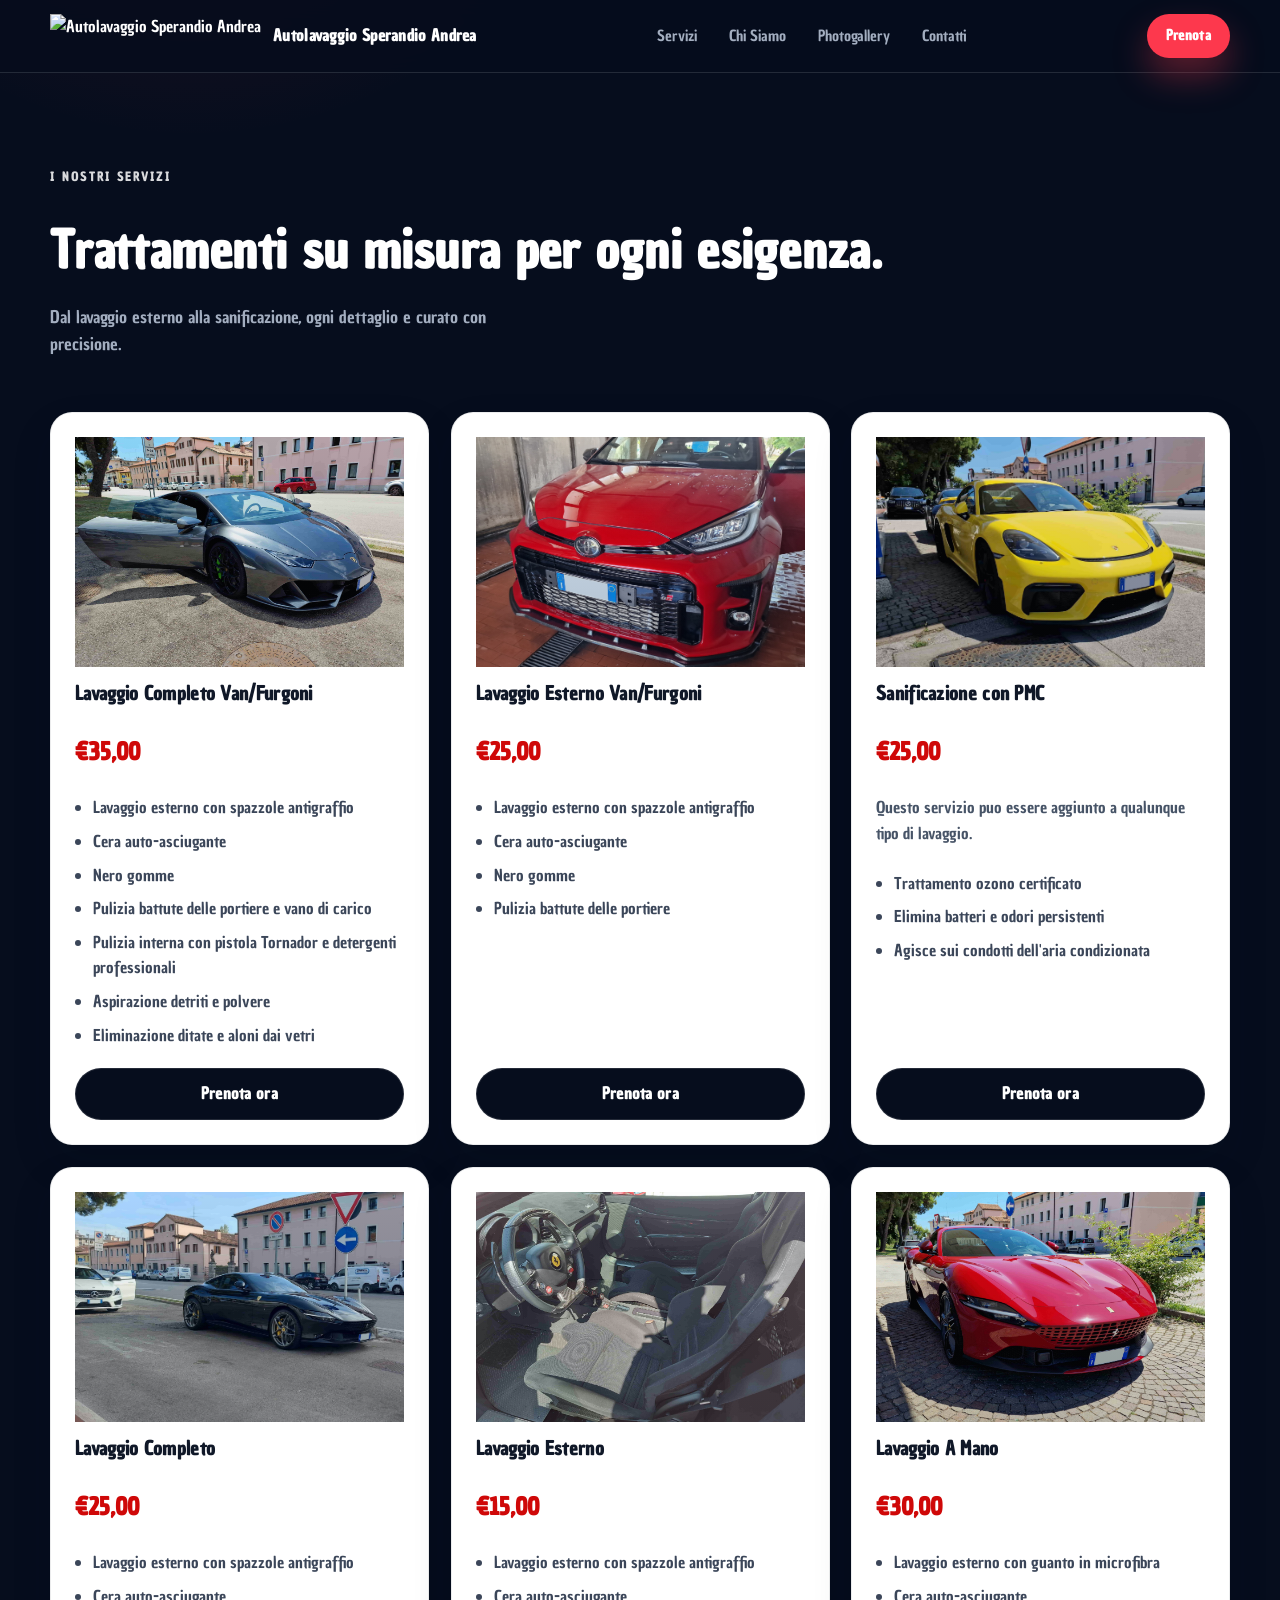
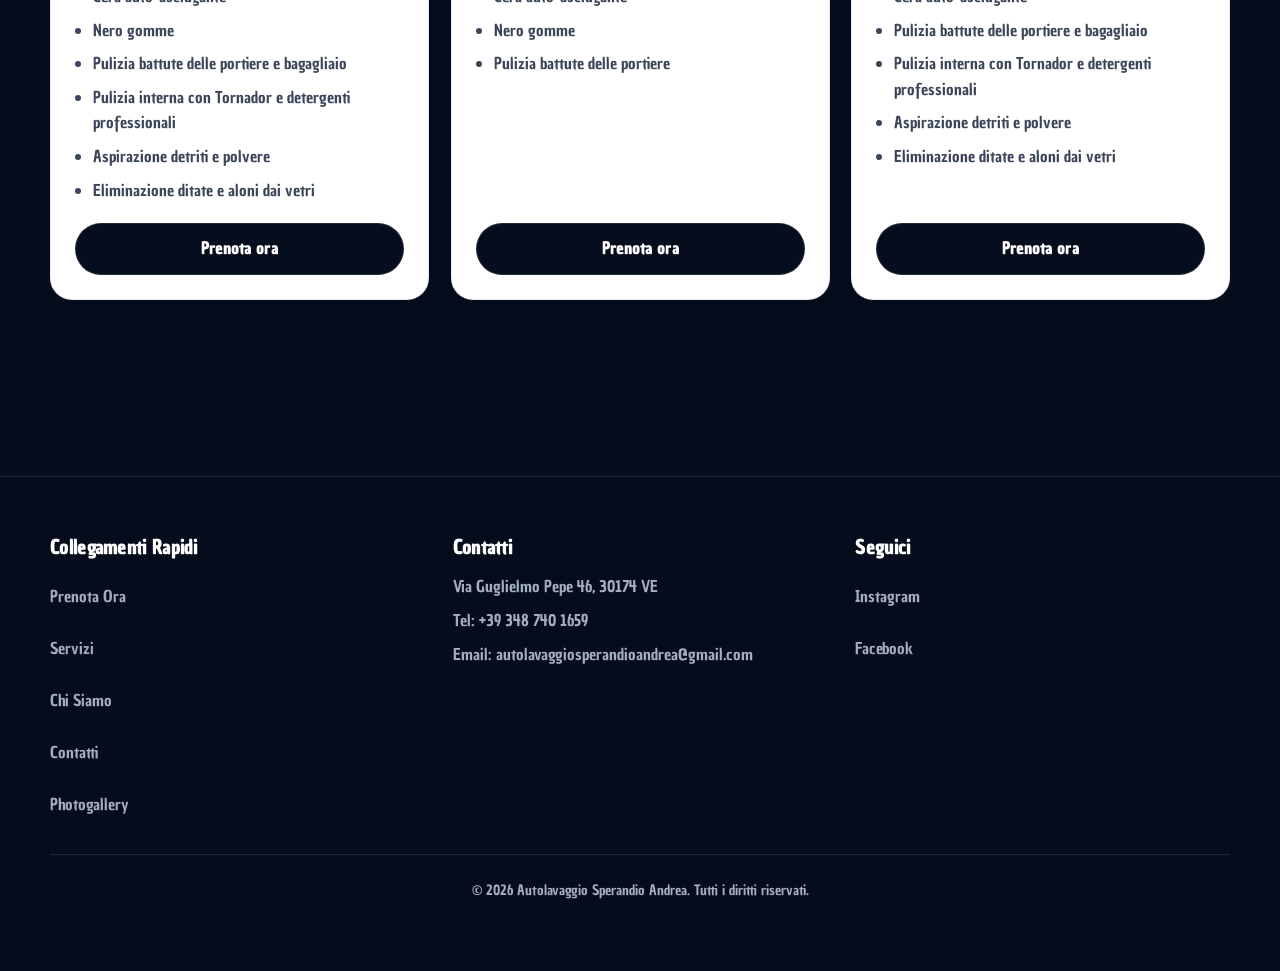
==== backupservizi.html @ c5dafa22 "Update website layout and styles" ====
<!DOCTYPE html>
<html lang="it">
<head>
    <meta charset="UTF-8">
    <meta name="viewport" content="width=device-width, initial-scale=1.0">
    <title>Autolavaggio Sperandio Andrea - Servizi</title>
    <link rel="preconnect" href="https://fonts.googleapis.com">
    <link rel="preconnect" href="https://fonts.gstatic.com" crossorigin>
    <link href="https://fonts.googleapis.com/css2?family=Chau+Philomene+One&display=swap" rel="stylesheet">
    <link rel="stylesheet" href="static/site.css">
</head>
<body>
    <header class="site-header">
        <div class="container header__inner">
            <a class="brand" href="index.html" aria-label="Torna alla home">
                <img src="https://hebbkx1anhila5yf.public.blob.vercel-storage.com/Logo%20Lavaggio%20Sofndo%20Bianco-989SB9sXjKH2p5MAyZGX7JsRPZWlrj.png" alt="Autolavaggio Sperandio Andrea" class="brand__logo">
                <span class="brand__text">Autolavaggio Sperandio Andrea</span>
            </a>
            <nav class="desktop-nav" aria-label="Principale">
                <a class="nav-link" href="servizi.html" aria-label="Servizi">Servizi</a>
                <a class="nav-link" href="chi-siamo.html" aria-label="Chi siamo">Chi Siamo</a>
                <a class="nav-link" href="photogallery.html" aria-label="Photogallery">Photogallery</a>
                <a class="nav-link" href="contatti.html" aria-label="Contatti">Contatti</a>
            </nav>
            <a class="btn btn--small btn--primary header__cta" href="prenota.html" aria-label="Prenota">Prenota</a>
            <button class="nav-toggle" data-menu-button aria-expanded="false" aria-controls="site-menu" aria-label="Apri menu">
                <svg xmlns="http://www.w3.org/2000/svg" width="24" height="24" viewBox="0 0 24 24" fill="none" stroke="currentColor" stroke-width="2" stroke-linecap="round" stroke-linejoin="round" aria-hidden="true">
                    <line x1="3" y1="12" x2="21" y2="12"></line>
                    <line x1="3" y1="6" x2="21" y2="6"></line>
                    <line x1="3" y1="18" x2="21" y2="18"></line>
                </svg>
                <span class="sr-only">Apri menu</span>
            </button>
        </div>
        <div id="site-menu" class="nav-panel" data-menu-panel>
            <button class="nav-close" type="button" data-menu-close aria-label="Chiudi menu">X</button>
            <nav class="nav-panel__links" aria-label="Menu mobile">
                <a href="prenota.html" aria-label="Prenota ora">Prenota ora</a>
                <a href="servizi.html" aria-label="Servizi">Servizi</a>
                <a href="chi-siamo.html" aria-label="Chi siamo">Chi siamo</a>
                <a href="photogallery.html" aria-label="Photogallery">Photogallery</a>
                <a href="contatti.html" aria-label="Contatti">Contatti</a>
            </nav>
        </div>
        <div class="nav-overlay" data-menu-overlay></div>
    </header>

    <main id="main-content">
        <section class="section section--inset">
            <div class="container">
                <div class="section-head" data-reveal>
                    <p class="eyebrow">I nostri servizi</p>
                    <h1 class="headline">Trattamenti su misura per ogni esigenza.</h1>
                    <p class="lead">Dal lavaggio esterno alla sanificazione, ogni dettaglio e curato con precisione.</p>
                </div>
                <div id="servicesGrid" class="service-grid"></div>
                <div class="section-cta" data-reveal>
                    <a class="btn btn--primary" href="prenota.html" aria-label="Prenota ora">Prenota ora</a>
                </div>
            </div>
        </section>
    </main>

    <footer class="site-footer">
        <div class="container section section--tight">
            <div class="footer-grid">
                <div>
                    <h3>Collegamenti Rapidi</h3>
                    <div class="footer-links">
                        <a href="prenota.html" aria-label="Prenota ora">Prenota Ora</a>
                        <a href="servizi.html" aria-label="Servizi">Servizi</a>
                        <a href="chi-siamo.html" aria-label="Chi siamo">Chi Siamo</a>
                        <a href="contatti.html" aria-label="Contatti">Contatti</a>
                        <a href="photogallery.html" aria-label="Photogallery">Photogallery</a>
                    </div>
                </div>
                <div>
                    <h3>Contatti</h3>
                    <div class="footer-links">
                        <span>Via Guglielmo Pepe 46, 30174 VE</span>
                        <span>Tel: +39 348 740 1659</span>
                        <span>Email: autolavaggiosperandioandrea@gmail.com</span>
                    </div>
                </div>
                <div>
                    <h3>Seguici</h3>
                    <div class="footer-links">
                        <a href="https://www.instagram.com/andreasperandiocarwash/" target="_blank" rel="noopener noreferrer" aria-label="Instagram">Instagram</a>
                        <a href="https://www.facebook.com/profile.php?id=61559960143907" target="_blank" rel="noopener noreferrer" aria-label="Facebook">Facebook</a>
                    </div>
                </div>
            </div>
            <div class="footer-bottom">
                <p>&copy; <span data-current-year></span> Autolavaggio Sperandio Andrea. Tutti i diritti riservati.</p>
            </div>
        </div>
    </footer>

    <a class="mobile-cta" href="prenota.html" aria-label="Prenota ora">Prenota ora</a>
    <script>
        const services = [
            {
                title: "Lavaggio Completo Van/Furgoni",
                price: "€35,00",
                image: "static/foto%20(27)-min.jpg",
                features: [
                    "Lavaggio esterno con spazzole antigraffio",
                    "Cera auto-asciugante",
                    "Nero gomme",
                    "Pulizia battute delle portiere e vano di carico",
                    "Pulizia interna con pistola Tornador e detergenti professionali",
                    "Aspirazione detriti e polvere",
                    "Eliminazione ditate e aloni dai vetri"
                ]
            },
            {
                title: "Lavaggio Esterno Van/Furgoni",
                price: "€25,00",
                image: "static/foto%20(8)-min.jpg",
                features: [
                    "Lavaggio esterno con spazzole antigraffio",
                    "Cera auto-asciugante",
                    "Nero gomme",
                    "Pulizia battute delle portiere"
                ]
            },
            {
                title: "Sanificazione con PMC",
                price: "€25,00",
                image: "static/foto%20(4)-min.jpg",
                description: "Questo servizio puo essere aggiunto a qualunque tipo di lavaggio.",
                features: [
                    "Trattamento ozono certificato",
                    "Elimina batteri e odori persistenti",
                    "Agisce sui condotti dell'aria condizionata"
                ]
            },
            {
                title: "Lavaggio Completo",
                price: "€25,00",
                image: "static/foto%20(1)-min.jpg",
                features: [
                    "Lavaggio esterno con spazzole antigraffio",
                    "Cera auto-asciugante",
                    "Nero gomme",
                    "Pulizia battute delle portiere e bagagliaio",
                    "Pulizia interna con Tornador e detergenti professionali",
                    "Aspirazione detriti e polvere",
                    "Eliminazione ditate e aloni dai vetri"
                ]
            },
            {
                title: "Lavaggio Esterno",
                price: "€15,00",
                image: "static/foto%20(2)-min.jpg",
                features: [
                    "Lavaggio esterno con spazzole antigraffio",
                    "Cera auto-asciugante",
                    "Nero gomme",
                    "Pulizia battute delle portiere"
                ]
            },
            {
                title: "Lavaggio A Mano",
                price: "€30,00",
                image: "static/foto%20(5)-min.jpg",
                features: [
                    "Lavaggio esterno con guanto in microfibra",
                    "Cera auto-asciugante",
                    "Pulizia battute delle portiere e bagagliaio",
                    "Pulizia interna con Tornador e detergenti professionali",
                    "Aspirazione detriti e polvere",
                    "Eliminazione ditate e aloni dai vetri"
                ]
            }
        ];

        const servicesGrid = document.getElementById("servicesGrid");

        services.forEach((service, index) => {
            const card = document.createElement("article");
            card.className = "service-card";
            card.setAttribute("data-reveal", "");
            card.style.setProperty("--delay", `${index * 0.05}s`);
            card.innerHTML = `
                <div class="service-card__media media-zoom">
                    <img src="${service.image}" alt="${service.title}">
                </div>
                <div class="service-card__body">
                    <h3>${service.title}</h3>
                    <p class="price">${service.price}</p>
                    ${service.description ? `<p class="text-ink-muted">${service.description}</p>` : ""}
                    <ul>
                        ${service.features.map((feature) => `<li>${feature}</li>`).join("")}
                    </ul>
                    <a class="btn btn--dark" href="prenota.html" aria-label="Prenota ora">Prenota ora</a>
                </div>
            `;
            servicesGrid.appendChild(card);
        });
    </script>
    <script src="static/site.js"></script>
</body>
</html>
---- static/site.css ----
:root {
    --primary-red: #fd384d;
    --dark-red: #cf0808;
    --black-bg: #060d1d;
    --grey-text: #a3aec0;
    --white: #ffffff;
    --font-main: "Chau Philomene One", sans-serif;
    --color-ink: var(--black-bg);
    --color-charcoal: var(--black-bg);
    --color-surface: rgba(6, 13, 29, 0.92);
    --color-text: var(--white);
    --color-muted: var(--grey-text);
    --color-muted-strong: rgba(255, 255, 255, 0.85);
    --color-ink-muted: var(--grey-text);
    --color-accent: var(--primary-red);
    --color-accent-strong: var(--dark-red);
    --color-line: rgba(255, 255, 255, 0.12);
    --shadow-soft: 0 32px 70px rgba(6, 13, 29, 0.55);
    --shadow-lift: 0 18px 36px rgba(6, 13, 29, 0.45);
    --radius-lg: 22px;
    --radius-md: 14px;
    --radius-sm: 10px;
    --content-width: 1180px;
    --hero-slide-duration: 30s;
}

*,
*::before,
*::after {
    box-sizing: border-box;
}

html {
    scroll-behavior: smooth;
}

body {
    margin: 0;
    min-height: 100vh;
    font-family: var(--font-main);
    background:
        radial-gradient(720px circle at 15% -12%, rgba(253, 56, 77, 0.18), transparent 62%),
        linear-gradient(180deg, #060d1d 0%, #060d1d 75%);
    color: var(--color-text);
    line-height: 1.6;
}

h1,
h2,
h3,
h4,
h5 {
    margin: 0 0 12px;
    font-weight: 600;
    letter-spacing: 0.3px;
}

p {
    margin: 0 0 12px;
}

.sr-only {
    position: absolute;
    width: 1px;
    height: 1px;
    padding: 0;
    margin: -1px;
    overflow: hidden;
    clip: rect(0, 0, 0, 0);
    white-space: nowrap;
    border: 0;
}

img {
    max-width: 100%;
    display: block;
}

a {
    color: inherit;
    text-decoration: none;
}

button {
    font: inherit;
}

.container {
    width: min(var(--content-width), 100% - 32px);
    margin: 0 auto;
}

.section {
    padding: 72px 0;
    position: relative;
}

.section--tight {
    padding: 56px 0;
}

.section--hero {
    min-height: 100vh;
    padding: 140px 0 60px;
    display: flex;
    align-items: center;
    position: relative;
    overflow: hidden;
    background-color: var(--black-bg);
    isolation: isolate;
}

.section--inset {
    padding: 96px 0;
}

.section--image {
    position: relative;
    min-height: 100vh;
    display: flex;
    align-items: center;
    justify-content: center;
    text-align: center;
    padding: 140px 0;
    background-size: cover;
    background-position: center;
    background-attachment: fixed;
    background-repeat: no-repeat;
    background-color: var(--black-bg);
    overflow: hidden;
}

.section--image::before {
    content: "";
    position: absolute;
    inset: 0;
    background: rgba(10, 15, 28, 0.85);
    z-index: 0;
}

.section-image__content {
    position: relative;
    z-index: 1;
    display: grid;
    gap: 12px;
    max-width: 760px;
    margin: 0 auto;
    text-align: center;
}

.section--image .lead {
    color: rgba(255, 255, 255, 0.85);
    margin: 0 auto;
}

.section--image-spray {
    background-image: url("spray.jpg");
}

.section--image-shampoo {
    background-image: url("shampoo.jpg");
}

.section--image-tornador {
    background-image: url("tornador.jpg");
}

.section--image-ferrari-rear {
    background-image: url("lavaggioretro.jpg");
}

.section--image-ferrari-front {
    background-image: url("lavaggiofront.jpg");
}

.eyebrow {
    text-transform: uppercase;
    letter-spacing: 0.2em;
    font-size: 0.72rem;
    font-weight: 600;
    color: var(--color-muted-strong);
}

.headline {
    font-size: clamp(2.4rem, 4vw, 3.8rem);
    line-height: 1.1;
    margin: 16px 0 18px;
}

.section-title {
    font-size: clamp(1.9rem, 3vw, 2.8rem);
    margin: 16px 0 10px;
    line-height: 1.2;
}

.lead {
    font-size: 1.05rem;
    color: var(--color-muted);
    max-width: 56ch;
    margin-bottom: 18px;
}

.text-muted {
    color: var(--color-muted);
}

.text-ink-muted {
    color: var(--color-ink-muted);
}

.text-accent {
    color: var(--color-accent);
}

.btn {
    display: inline-flex;
    align-items: center;
    justify-content: center;
    gap: 10px;
    padding: 12px 24px;
    border-radius: 999px;
    font-weight: 600;
    letter-spacing: 0.3px;
    position: relative;
    overflow: hidden;
    transition: all 0.3s ease-in-out;
    border: 1px solid transparent;
    cursor: pointer;
    min-height: 44px;
}

.btn::before {
    content: "";
    position: absolute;
    inset: -1px;
    background: linear-gradient(120deg, rgba(255, 255, 255, 0.22), transparent 60%);
    opacity: 0;
    transform: translateX(-12%);
    transition: opacity 0.35s ease, transform 0.45s ease;
}

.btn:hover::before {
    opacity: 1;
    transform: translateX(0);
}

.btn--primary {
    background: var(--primary-red);
    color: var(--white);
    box-shadow: 0 18px 34px rgba(253, 56, 77, 0.35);
}

.btn--primary:hover {
    transform: scale(1.03);
    box-shadow: 0 24px 42px rgba(253, 56, 77, 0.45);
    background: var(--dark-red);
}

.btn--ghost {
    background: rgba(255, 255, 255, 0.08);
    border-color: rgba(255, 255, 255, 0.22);
    color: var(--white);
}

.btn--ghost:hover {
    background: rgba(255, 255, 255, 0.16);
    transform: scale(1.03);
}

.btn--dark {
    background: var(--black-bg);
    color: var(--white);
    border-color: rgba(255, 255, 255, 0.12);
}

.btn--dark:hover {
    transform: scale(1.03);
    box-shadow: var(--shadow-lift);
    border-color: rgba(253, 56, 77, 0.35);
}

.btn--small {
    padding: 8px 18px;
    font-size: 0.85rem;
}

.site-header {
    position: fixed;
    top: 0;
    left: 0;
    width: 100%;
    z-index: 150;
    background: rgba(6, 13, 29, 0.88);
    backdrop-filter: blur(12px);
    border-bottom: 1px solid var(--color-line);
}

.header__inner {
    display: flex;
    align-items: center;
    justify-content: space-between;
    gap: 16px;
    height: 72px;
}

.brand {
    display: flex;
    align-items: center;
    gap: 12px;
}

.brand__logo {
    height: 44px;
    width: auto;
}

.brand__text {
    font-weight: 600;
    letter-spacing: 0.3px;
    display: none;
}

.desktop-nav {
    display: none;
    align-items: center;
    gap: 24px;
}

.nav-link {
    font-size: 0.95rem;
    color: var(--color-muted);
    position: relative;
    transition: color 0.25s ease;
    padding: 8px 4px;
    min-height: 44px;
    display: inline-flex;
    align-items: center;
}

.nav-link::after {
    content: "";
    position: absolute;
    left: 0;
    bottom: -6px;
    width: 0;
    height: 2px;
    background: var(--color-accent);
    transition: width 0.25s ease;
}

.nav-link:hover {
    color: var(--color-text);
}

.nav-link:hover::after {
    width: 100%;
}

.nav-toggle {
    background: none;
    border: none;
    color: var(--color-text);
    display: inline-flex;
    align-items: center;
    justify-content: center;
    width: 44px;
    height: 44px;
    min-height: 44px;
}

.header__cta {
    display: none;
}

.nav-panel {
    position: fixed;
    top: 0;
    right: 0;
    height: 100vh;
    width: 290px;
    background: var(--black-bg);
    border-left: 1px solid var(--color-line);
    transform: translateX(100%);
    transition: transform 0.3s ease;
    z-index: 160;
    padding: 90px 24px 24px;
    display: flex;
    flex-direction: column;
    gap: 12px;
}

.nav-close {
    position: absolute;
    top: 20px;
    right: 20px;
    background: transparent;
    border: 1px solid var(--color-line);
    color: var(--white);
    width: 44px;
    height: 44px;
    border-radius: 50%;
    display: grid;
    place-items: center;
    transition: all 0.3s ease-in-out;
    cursor: pointer;
}

.nav-close:hover {
    background: var(--primary-red);
    border-color: var(--primary-red);
    transform: scale(1.05);
}

.nav-panel.is-open {
    transform: translateX(0);
}

.nav-panel__links {
    display: flex;
    flex-direction: column;
    gap: 12px;
}

.nav-panel__links a {
    padding: 12px 14px;
    border-radius: var(--radius-sm);
    background: rgba(255, 255, 255, 0.04);
    transition: background 0.2s ease, transform 0.2s ease;
    min-height: 44px;
    display: inline-flex;
    align-items: center;
}

.nav-panel__links a:first-child {
    background: var(--primary-red);
    color: var(--white);
}

.nav-panel__links a:first-child:hover {
    background: var(--dark-red);
    color: var(--white);
}

.nav-panel__links a:hover {
    background: rgba(255, 255, 255, 0.12);
    transform: translateX(4px);
}

.nav-overlay {
    position: fixed;
    inset: 0;
    background: rgba(6, 13, 29, 0.72);
    opacity: 0;
    pointer-events: none;
    transition: opacity 0.3s ease;
    z-index: 155;
}

.nav-overlay.is-visible {
    opacity: 1;
    pointer-events: auto;
}

body.menu-open {
    overflow: hidden;
}

body.lightbox-open {
    overflow: hidden;
}

main {
    padding-top: 72px;
}

.hero {
    position: relative;
    overflow: hidden;
}

.hero__media {
    position: absolute;
    top: 0;
    left: 0;
    width: 100%;
    height: 100%;
    background: var(--black-bg);
    background-size: cover;
    background-position: center;
    background-repeat: no-repeat;
    z-index: 0;
}

.hero__media--slider {
    position: absolute;
    top: 0;
    left: 0;
    width: 100%;
    height: 100%;
    overflow: hidden;
    z-index: 0;
    background-image: var(--hero-fallback, none);
    background-size: cover;
    background-position: center;
    background-repeat: no-repeat;
}

.hero__slide {
    position: absolute;
    top: 0;
    left: 0;
    width: 100%;
    height: 100%;
    background-image: var(--slide-image, none);
    background-size: cover;
    background-position: center;
    background-repeat: no-repeat;
    opacity: 0;
    transform: scale(1.02);
    animation: heroFadeInOut var(--hero-slide-duration, 30s) infinite ease-in-out;
    animation-delay: calc(var(--slide-delay, 0s) * -1);
    animation-fill-mode: both;
    z-index: 0;
    will-change: opacity, transform;
}

@keyframes heroFadeInOut {
    0% {
        opacity: 0;
        transform: scale(1.02);
    }
    8% {
        opacity: 1;
        transform: scale(1.02);
    }
    28% {
        opacity: 1;
        transform: scale(1.05);
    }
    38% {
        opacity: 0;
        transform: scale(1.07);
    }
    100% {
        opacity: 0;
        transform: scale(1.07);
    }
}

.hero__media img {
    width: 100%;
    height: 100%;
    object-fit: cover;
    object-position: center center;
    transform: scale(1.04);
    transition: transform 0.8s ease;
}


.hero__overlay {
    position: absolute;
    inset: 0;
    background: linear-gradient(180deg, rgba(10, 15, 28, 0.5) 0%, rgba(10, 15, 28, 1) 100%);
    z-index: 1;
    pointer-events: none;
}

.hero__content {
    position: relative;
    z-index: 2;
    display: grid;
    gap: 40px;
    width: 100%;
    max-width: 1200px;
    margin: 0 auto;
    padding: 0 16px;
}

.hero__copy {
    max-width: 620px;
}

.hero__actions {
    display: flex;
    flex-wrap: wrap;
    gap: 14px;
    margin-top: 22px;
}

.hero__stats {
    margin-top: 26px;
    display: grid;
    grid-template-columns: repeat(2, minmax(0, 1fr));
    gap: 12px;
}

.hero__stat {
    padding: 14px 16px;
    background: rgba(6, 13, 29, 0.6);
    border: 1px solid rgba(255, 255, 255, 0.18);
    border-radius: var(--radius-md);
}

.hero__stat strong {
    display: block;
    font-size: 1.2rem;
}

.hero__panel {
    align-self: end;
}

.glass-card {
    background: rgba(6, 13, 29, 0.65);
    border: 1px solid rgba(255, 255, 255, 0.18);
    border-radius: var(--radius-lg);
    padding: 24px;
    backdrop-filter: blur(14px);
    box-shadow: var(--shadow-soft);
}

.panel-list {
    display: grid;
    gap: 12px;
    margin: 18px 0 0;
}

.panel-item {
    display: flex;
    align-items: center;
    gap: 12px;
    font-size: 0.95rem;
    color: var(--color-muted-strong);
}

.icon-badge {
    width: 36px;
    height: 36px;
    border-radius: 50%;
    background: rgba(253, 56, 77, 0.18);
    display: grid;
    place-items: center;
    color: var(--color-accent);
}

.section-head {
    display: grid;
    gap: 8px;
    margin-bottom: 36px;
}

.section-head--compact {
    margin-bottom: 24px;
}

.section-cta {
    margin-top: 28px;
    display: flex;
    flex-wrap: wrap;
    gap: 12px;
}

.cta-strip {
    border-radius: var(--radius-lg);
    border: 1px solid var(--color-line);
    background: rgba(6, 13, 29, 0.92);
    padding: 24px;
    box-shadow: var(--shadow-lift);
    display: grid;
    gap: 16px;
}

.cta-strip__actions {
    display: flex;
    flex-wrap: wrap;
    gap: 12px;
}

.process-grid,
.product-grid,
.service-grid,
.gallery-grid,
.value-grid {
    display: grid;
    gap: 22px;
}

.process-card,
.product-card,
.service-card,
.value-card,
.focus-card,
.gallery-card {
    border-radius: var(--radius-lg);
    overflow: hidden;
    transition: all 0.3s ease-in-out;
}

.process-card:hover,
.product-card:hover,
.service-card:hover,
.value-card:hover,
.focus-card:hover {
    transform: scale(1.03);
    box-shadow: 0 24px 48px rgba(6, 13, 29, 0.6);
    border-color: rgba(253, 56, 77, 0.35);
}

.process-card {
    padding: 16px 20px;
    background: rgba(6, 13, 29, 0.7);
    border: 1px solid rgba(255, 255, 255, 0.14);
    position: relative;
    overflow: hidden;
    z-index: 1;
}

.process-card::before {
    content: '';
    position: absolute;
    bottom: -100%;
    left: 0;
    width: 100%;
    height: 100%;
    background: linear-gradient(to top, rgba(0, 162, 255, 0.15), transparent);
    transition: bottom 0.5s cubic-bezier(0.16, 1, 0.3, 1);
    z-index: -1;
}

.process-card:hover::before {
    bottom: 0;
}

.process-card h3 {
    margin: 14px 0 8px;
    font-size: 1.05rem;
}

.process-card p {
    color: var(--color-muted);
    margin: 0;
    font-size: 0.95rem;
}

.value-card {
    padding: 22px;
    background: rgba(6, 13, 29, 0.7);
    border: 1px solid rgba(255, 255, 255, 0.14);
}

.image-stack {
    display: grid;
    gap: 16px;
    grid-template-columns: repeat(2, minmax(0, 1fr));
}

.image-stack__item {
    border-radius: var(--radius-md);
    overflow: hidden;
    box-shadow: var(--shadow-lift);
}

.image-stack__item--tall {
    grid-row: span 2;
}

.product-card {
    padding: 28px;
    background: rgba(6, 13, 29, 0.82);
    border: 1px solid rgba(255, 255, 255, 0.14);
}

.product-card h3 {
    margin: 14px 0 10px;
}

.product-card dl {
    display: grid;
    grid-template-columns: 1fr 1fr;
    gap: 10px 14px;
    margin-top: 18px;
    font-size: 0.9rem;
    color: var(--color-muted);
}

.product-card dt {
    font-weight: 600;
}

.product-card dd {
    margin: 0;
    text-align: right;
}

.luxury-split {
    display: grid;
    gap: 32px;
    align-items: center;
}

.luxury-visual {
    position: relative;
    border-radius: var(--radius-lg);
    overflow: hidden;
    min-height: 260px;
    box-shadow: var(--shadow-soft);
}

.luxury-visual img {
    width: 100%;
    height: 100%;
    object-fit: cover;
}

.luxury-overlay {
    position: absolute;
    inset: 0;
    background: linear-gradient(140deg, rgba(6, 13, 29, 0.2), rgba(6, 13, 29, 0.85));
}

.luxury-list {
    display: grid;
    gap: 12px;
    margin: 18px 0 0;
    padding: 0;
    list-style: none;
}

.luxury-list li {
    list-style: none;
    padding: 12px 16px;
    background: rgba(6, 13, 29, 0.7);
    border: 1px solid rgba(255, 255, 255, 0.14);
    border-radius: var(--radius-sm);
}

.section--about {
    padding: 96px 0;
}

.about-story {
    display: grid;
    gap: 32px;
    align-items: center;
    margin-bottom: 48px;
}

.about-story__content {
    display: grid;
    gap: 12px;
}

.kimicar-photo {
    width: min(100%, 520px);
    border-radius: var(--radius-lg);
    box-shadow: var(--shadow-soft);
    margin: 12px auto 8px;
    display: block;
}

.inline-media {
    display: grid;
    grid-template-columns: repeat(2, minmax(0, 1fr));
    gap: 16px;
    margin: 14px 0 10px;
}

.inline-media__item {
    border-radius: var(--radius-lg);
    overflow: hidden;
    box-shadow: var(--shadow-soft);
}

.inline-media__item img {
    width: 100%;
    height: 100%;
    object-fit: cover;
    aspect-ratio: 4 / 3;
}

.editorial-collage {
    position: relative;
    display: grid;
    grid-template-columns: repeat(12, minmax(0, 1fr));
    gap: 16px;
    margin: 18px 0 16px;
    align-items: end;
}

.editorial-tile {
    min-height: 220px;
}

.editorial-tile--primary {
    grid-column: 1 / span 8;
    grid-row: 1 / span 2;
    aspect-ratio: 4 / 3;
}

.editorial-tile--accent {
    grid-column: 7 / span 6;
    grid-row: 2 / span 2;
    aspect-ratio: 3 / 4;
    margin-top: -18px;
    z-index: 1;
}

.editorial-collage--reverse .editorial-tile--primary {
    grid-column: 5 / span 8;
}

.editorial-collage--reverse .editorial-tile--accent {
    grid-column: 1 / span 6;
}

.about-story__actions {
    display: flex;
    flex-wrap: wrap;
    gap: 12px;
    margin-top: 8px;
}

.about-story__media {
    position: relative;
    min-height: 320px;
    display: grid;
    align-items: center;
}

.media-tile {
    border-radius: var(--radius-lg);
    overflow: hidden;
    border: 1px solid rgba(255, 255, 255, 0.16);
    box-shadow: var(--shadow-soft);
}

.media-tile img {
    width: 100%;
    height: 100%;
    object-fit: cover;
}

.media-tile--main {
    width: 100%;
    aspect-ratio: 4 / 5;
}

.media-tile--overlap {
    position: absolute;
    right: -6%;
    bottom: -10%;
    width: 56%;
    aspect-ratio: 3 / 4;
    box-shadow: var(--shadow-lift);
}

.about-products {
    display: grid;
    gap: 28px;
    margin-top: 40px;
}

.about-products__intro {
    display: grid;
    gap: 12px;
}

.about-products__list {
    list-style: none;
    padding: 0;
    margin: 14px 0 0;
    display: grid;
    gap: 12px;
    color: var(--color-muted);
}

.about-products__list li {
    padding: 12px 16px;
    border-radius: var(--radius-sm);
    border: 1px solid rgba(255, 255, 255, 0.14);
    background: rgba(6, 13, 29, 0.7);
}

.about-focus {
    margin-top: 48px;
}

.focus-grid {
    display: grid;
    gap: 20px;
}

.focus-card {
    padding: 22px;
    background: rgba(6, 13, 29, 0.7);
    border: 1px solid rgba(255, 255, 255, 0.14);
    display: grid;
    gap: 12px;
}

.surface-card {
    background: rgba(6, 13, 29, 0.92);
    color: var(--white);
    border-radius: var(--radius-lg);
    padding: 24px;
    box-shadow: var(--shadow-lift);
    display: grid;
    gap: 14px;
}

.hours-card {
    border-radius: var(--radius-lg);
    border: 1px solid var(--color-line);
    background: rgba(6, 13, 29, 0.92);
    padding: 24px;
    box-shadow: var(--shadow-lift);
    display: grid;
    gap: 16px;
}

.hours-list {
    list-style: none;
    padding: 0;
    margin: 0;
    display: grid;
    gap: 8px;
}

.hours-list li {
    display: grid;
    grid-template-columns: auto 1fr auto;
    align-items: center;
    gap: 12px;
    padding: 10px 0;
    border-bottom: 1px solid rgba(255, 255, 255, 0.08);
    color: var(--white);
}

.hours-list li:last-child {
    border-bottom: none;
}

.hours-line {
    height: 1px;
    border-bottom: 1px dashed rgba(255, 255, 255, 0.3);
}

.hours-list .is-closed {
    color: var(--dark-red);
}

.hours-list .is-today {
    background: rgba(253, 56, 77, 0.12);
    border: 1px solid rgba(253, 56, 77, 0.35);
    border-radius: var(--radius-sm);
    padding: 10px 12px;
}

.contact-list {
    list-style: none;
    padding: 0;
    margin: 0;
    display: grid;
    gap: 12px;
    color: var(--grey-text);
}

.contact-list a {
    min-height: 44px;
    display: inline-flex;
    align-items: center;
}

.media-frame {
    border-radius: var(--radius-md);
    overflow: hidden;
}

.media-frame iframe {
    width: 100%;
    height: 280px;
    border: 0;
}

.media-zoom {
    overflow: hidden;
}

.media-zoom img {
    transition: transform 0.8s ease;
}

.media-zoom:hover img {
    transform: scale(1.06);
}

.lightbox-item {
    position: relative;
    display: block;
    border-radius: var(--radius-lg);
    overflow: hidden;
    border: 1px solid rgba(255, 255, 255, 0.1);
    box-shadow: 0 28px 60px rgba(6, 13, 29, 0.45);
    cursor: zoom-in;
    transform: translateZ(0);
    transition: all 0.4s ease;
    background: rgba(6, 13, 29, 0.2);
}

.lightbox-item img {
    width: 100%;
    height: 100%;
    object-fit: cover;
    filter: brightness(0.9);
    transition: all 0.4s ease;
}

.lightbox-item:hover,
.lightbox-item:focus-visible {
    transform: translateY(-5px) scale(1.02);
    box-shadow: 0 34px 70px rgba(6, 13, 29, 0.6);
}

.lightbox-item:hover img,
.lightbox-item:focus-visible img {
    filter: brightness(1);
    transform: scale(1.02);
}

.price {
    color: var(--color-accent-strong);
    font-weight: 700;
    font-size: 1.5rem;
}

.service-card {
    background: var(--white);
    border: 1px solid rgba(6, 13, 29, 0.08);
    box-shadow: 0 18px 40px rgba(6, 13, 29, 0.12);
    color: var(--color-ink);
    padding: 24px;
    display: flex;
    flex-direction: column;
    gap: 12px;
}

.service-card:hover {
    box-shadow: 0 24px 48px rgba(6, 13, 29, 0.18);
    border-color: rgba(253, 56, 77, 0.28);
}

.service-card__media {
    position: relative;
    padding-top: 70%;
    overflow: hidden;
}

.service-card__media::after {
    content: "";
    position: absolute;
    inset: 0;
    background: linear-gradient(180deg, rgba(6, 13, 29, 0) 0%, rgba(6, 13, 29, 0.7) 100%);
    opacity: 0.25;
    transition: opacity 0.35s ease;
}

.service-card__media img {
    position: absolute;
    inset: 0;
    width: 100%;
    height: 100%;
    object-fit: cover;
    transition: transform 0.8s ease;
}

.service-card:hover .service-card__media::after {
    opacity: 0.55;
}

.service-card:hover .service-card__media img {
    transform: scale(1.06);
}

.service-card__body {
    padding: 0;
    background: transparent;
    color: var(--color-ink);
    display: flex;
    flex-direction: column;
    gap: 12px;
    flex: 1;
}

.service-card__body h3 {
    color: #101828;
}

.service-card__body ul {
    margin: 0;
    padding-left: 18px;
    color: #3b4659;
}

.service-card__body li {
    margin-bottom: 8px;
}

.service-card__body .text-ink-muted {
    color: #475467;
}

.service-card__body .btn {
    margin-top: auto;
}

.services-showcase {
    margin-top: 32px;
    display: grid;
    grid-template-columns: repeat(2, minmax(0, 1fr));
    gap: 18px;
    align-items: stretch;
}

.services-showcase__item {
    position: relative;
    min-height: clamp(240px, 36vw, 520px);
}

.services-showcase__item img {
    width: 100%;
    height: 100%;
    object-fit: cover;
}

.services-showcase__item::after {
    content: "";
    position: absolute;
    inset: 0;
    background: linear-gradient(180deg, rgba(6, 13, 29, 0.05) 0%, rgba(6, 13, 29, 0.55) 100%);
    opacity: 0.2;
    transition: opacity 0.4s ease;
    pointer-events: none;
}

.services-showcase__item:hover::after,
.services-showcase__item:focus-visible::after {
    opacity: 0.45;
}

.services-showcase--premium {
    width: 100vw;
    margin-left: calc(50% - 50vw);
    margin-right: calc(50% - 50vw);
    gap: 0;
}

.services-showcase--premium .services-showcase__item {
    border-radius: var(--radius-lg);
}

.gallery-grid {
    display: grid;
    grid-template-columns: repeat(auto-fit, minmax(180px, 1fr));
    grid-auto-rows: 120px;
    grid-auto-flow: dense;
    gap: 18px;
}

.gallery-card {
    position: relative;
    border-radius: var(--radius-md);
    overflow: hidden;
    box-shadow: var(--shadow-lift);
    cursor: pointer;
    grid-row: span 2;
    transform: translateY(var(--lift, 0px)) rotate(var(--tilt, 0deg));
    transition: transform 0.35s ease, box-shadow 0.35s ease;
    transform-origin: center;
}

.gallery-card--wide {
    grid-column: span 2;
    grid-row: span 2;
}

.gallery-card--tall {
    grid-row: span 3;
}

.gallery-card--hero {
    grid-column: span 2;
    grid-row: span 3;
}

.gallery-card:nth-child(6n + 1) {
    --tilt: -2deg;
    --lift: -4px;
}

.gallery-card:nth-child(6n + 2) {
    --tilt: 1.6deg;
    --lift: 6px;
}

.gallery-card:nth-child(6n + 3) {
    --tilt: -1.2deg;
    --lift: 2px;
}

.gallery-card:nth-child(6n + 4) {
    --tilt: 2.4deg;
    --lift: -2px;
}

.gallery-card:nth-child(6n + 5) {
    --tilt: -2.2deg;
    --lift: 8px;
}

.gallery-card:nth-child(6n) {
    --tilt: 1deg;
    --lift: -6px;
}

.gallery-open {
    position: absolute;
    inset: 0;
    background: rgba(6, 13, 29, 0.55);
    border: none;
    color: var(--white);
    opacity: 0;
    display: grid;
    place-items: center;
    transition: all 0.3s ease-in-out;
    cursor: pointer;
    min-height: 44px;
}

.gallery-card:hover .gallery-open,
.gallery-card:focus-within .gallery-open {
    opacity: 1;
}

.gallery-open svg {
    width: 28px;
    height: 28px;
}

.gallery-card img {
    width: 100%;
    height: 100%;
    object-fit: cover;
    transition: transform 0.8s ease;
}

.gallery-card:hover img {
    transform: scale(1.05);
}

.gallery-card:hover,
.gallery-card:focus-within {
    transform: translateY(-6px) rotate(0deg) scale(1.02);
    box-shadow: 0 26px 52px rgba(6, 13, 29, 0.65);
}

.gallery-card__overlay {
    position: absolute;
    inset: 0;
    background: linear-gradient(180deg, rgba(6, 13, 29, 0.05), rgba(6, 13, 29, 0.7));
    opacity: 0;
    transition: opacity 0.3s ease;
}

.gallery-card:hover .gallery-card__overlay {
    opacity: 1;
}

.site-footer {
    border-top: 1px solid var(--color-line);
    background: rgba(6, 13, 29, 0.95);
}

.footer-grid {
    display: grid;
    gap: 28px;
}

.footer-grid h3 {
    margin-bottom: 12px;
}

.footer-links {
    display: grid;
    gap: 8px;
    color: var(--color-muted);
}

.footer-links a {
    min-height: 44px;
    display: inline-flex;
    align-items: center;
}

.footer-links a:hover {
    color: var(--color-text);
}

.footer-bottom {
    margin-top: 28px;
    padding-top: 24px;
    border-top: 1px solid var(--color-line);
    text-align: center;
    color: var(--color-muted);
    font-size: 0.9rem;
}

.mobile-cta {
    position: fixed;
    left: 16px;
    right: 16px;
    bottom: 16px;
    z-index: 180;
    background: var(--primary-red);
    color: var(--white);
    text-align: center;
    padding: 18px 24px;
    font-size: 1.15rem;
    font-weight: 600;
    border-radius: 999px;
    box-shadow: 0 18px 36px rgba(253, 56, 77, 0.45);
    display: none;
    min-height: 44px;
    align-items: center;
    justify-content: center;
}

.mobile-cta:hover {
    background: var(--dark-red);
    transform: scale(1.02);
}

.lightbox {
    position: fixed;
    inset: 0;
    background: rgba(6, 13, 29, 0.92);
    display: flex;
    align-items: center;
    justify-content: center;
    opacity: 0;
    pointer-events: none;
    transition: opacity 0.3s ease, transform 0.3s ease;
    transform: scale(0.98);
    z-index: 200;
    cursor: zoom-out;
}

.lightbox.is-open {
    opacity: 1;
    pointer-events: auto;
    transform: scale(1);
}

.lightbox__content {
    position: relative;
    width: min(92vw, 1100px);
    max-height: 85vh;
    display: grid;
    place-items: center;
}

.lightbox__image {
    max-width: 100%;
    max-height: 85vh;
    border-radius: var(--radius-lg);
    box-shadow: var(--shadow-soft);
}

.lightbox__close,
.lightbox__arrow {
    position: absolute;
    background: rgba(6, 13, 29, 0.7);
    color: var(--white);
    border: 1px solid rgba(255, 255, 255, 0.2);
    border-radius: 999px;
    width: 44px;
    height: 44px;
    display: grid;
    place-items: center;
    cursor: pointer;
    transition: all 0.3s ease-in-out;
}

.lightbox__close {
    top: -56px;
    right: 0;
}

.lightbox__arrow {
    top: 50%;
    transform: translateY(-50%);
}

.lightbox__arrow--prev {
    left: -56px;
}

.lightbox__arrow--next {
    right: -56px;
}

.lightbox__arrow:hover,
.lightbox__close:hover {
    background: var(--primary-red);
    border-color: var(--primary-red);
    transform: translateY(-50%) scale(1.05);
}

.lightbox__close:hover {
    transform: scale(1.05);
}

.js-enabled [data-reveal] {
    opacity: 0;
    transform: translateY(40px);
    transition: opacity 0.9s cubic-bezier(0.16, 1, 0.3, 1), transform 0.9s cubic-bezier(0.16, 1, 0.3, 1);
    transition-delay: var(--delay, 0s);
    will-change: opacity, transform;
}

.js-enabled [data-reveal].visible {
    opacity: 1;
    transform: translateY(0);
}

.js-enabled .gallery-card[data-reveal] {
    transform: translateY(calc(40px + var(--lift, 0px))) rotate(var(--tilt, 0deg));
}

.js-enabled .gallery-card[data-reveal].visible {
    transform: translateY(var(--lift, 0px)) rotate(var(--tilt, 0deg));
}

@media (max-width: 767px) {
    body {
        padding-bottom: 84px;
    }

    .section--image {
        min-height: 80vh;
        padding: 110px 0;
        background-attachment: scroll;
    }

    .section--hero {
        min-height: 75vh;
        padding: 120px 0 40px;
    }

    .hero__content {
        gap: 28px;
    }

    .hero__media img {
        object-fit: contain;
        transform: none;
    }

    .mobile-cta {
        display: flex;
    }

    .lightbox__arrow {
        display: none;
    }

    .lightbox__close {
        top: -48px;
    }

    .about-story__media {
        display: grid;
        grid-template-columns: repeat(12, 1fr);
        align-items: center;
        gap: 0;
        min-height: auto;
        padding-bottom: 24px;
        position: relative;
        margin-top: 16px;
    }

    .about-story__media .media-tile {
        opacity: 1;
        transform: none;
    }

    .about-story__media .media-tile.visible {
        opacity: 1;
        transform: none;
    }

    .media-tile--main {
        grid-column: 1 / 10;
        grid-row: 1;
        width: 100%;
        aspect-ratio: 4 / 5;
        z-index: 1;
    }

    .media-tile--overlap {
        grid-column: 6 / -1;
        grid-row: 1;
        width: 100%;
        aspect-ratio: 3 / 4;
        z-index: 2;
        margin-top: 30%;
        box-shadow: var(--shadow-lift);
        position: relative;
    }

    .inline-media {
        display: flex;
        gap: 16px;
        overflow-x: auto;
        scroll-snap-type: x mandatory;
        -webkit-overflow-scrolling: touch;
        padding-bottom: 8px;
        scrollbar-width: none;
    }

    .inline-media::-webkit-scrollbar {
        display: none;
    }

    .inline-media__item {
        flex: 0 0 85%;
        min-width: 85%;
        scroll-snap-align: center;
    }

    .editorial-collage {
        grid-template-columns: 1fr;
        gap: 12px;
    }

    .editorial-tile--primary,
    .editorial-tile--accent {
        grid-column: 1 / -1;
        grid-row: auto;
        margin-top: 0;
        aspect-ratio: 4 / 3;
    }

    .services-showcase {
        grid-template-columns: 1fr;
    }

    .services-showcase--premium {
        width: 100%;
        margin-left: 0;
        margin-right: 0;
        gap: 16px;
    }

    .services-showcase--premium .services-showcase__item {
        border-radius: var(--radius-lg);
        min-height: 240px;
    }

    .gallery-grid {
        grid-template-columns: repeat(2, minmax(0, 1fr));
        grid-auto-rows: 110px;
    }

    .gallery-card--wide,
    .gallery-card--hero {
        grid-column: span 2;
    }
}

@media (min-width: 768px) {
    .brand__text {
        display: inline-block;
    }

    .hero__content {
        grid-template-columns: 1fr;
        align-items: center;
    }

    .process-grid {
        grid-template-columns: repeat(2, minmax(0, 1fr));
    }

    .product-grid {
        grid-template-columns: repeat(2, minmax(0, 1fr));
    }

    .luxury-split {
        grid-template-columns: minmax(0, 1fr) minmax(0, 1fr);
    }

    .service-grid {
        grid-template-columns: repeat(2, minmax(0, 1fr));
    }

    .gallery-grid {
        grid-template-columns: repeat(auto-fit, minmax(220px, 1fr));
        grid-auto-rows: 130px;
    }

    .footer-grid {
        grid-template-columns: repeat(3, minmax(0, 1fr));
    }

    .value-grid {
        grid-template-columns: repeat(3, minmax(0, 1fr));
    }

    .about-story {
        grid-template-columns: minmax(0, 1.05fr) minmax(0, 0.95fr);
    }

    .about-story--solo {
        grid-template-columns: minmax(0, 1fr);
    }

    .kimicar-photo {
        margin: 12px 0 8px;
    }

    .about-products {
        grid-template-columns: minmax(0, 0.9fr) minmax(0, 1.1fr);
        align-items: start;
    }

    .focus-grid {
        grid-template-columns: repeat(2, minmax(0, 1fr));
    }
}

@media (min-width: 980px) {
    .desktop-nav {
        display: flex;
    }

    .nav-toggle {
        display: none;
    }

    .header__cta {
        display: inline-flex;
    }

    .service-grid {
        grid-template-columns: repeat(3, minmax(0, 1fr));
    }

    .process-grid {
        grid-template-columns: repeat(4, minmax(0, 1fr));
    }

    .product-grid {
        grid-template-columns: repeat(3, minmax(0, 1fr));
    }

    .focus-grid {
        grid-template-columns: repeat(3, minmax(0, 1fr));
    }

    .gallery-grid {
        grid-template-columns: repeat(auto-fit, minmax(240px, 1fr));
        grid-auto-rows: 140px;
    }
}

@media (prefers-reduced-motion: reduce) {
    *,
    *::before,
    *::after {
        animation: none !important;
        transition: none !important;
        scroll-behavior: auto !important;
    }

    .section--image {
        background-attachment: scroll;
    }

    .hero__slide {
        opacity: 0;
        transform: none;
    }

    .hero__slide:first-child {
        opacity: 1;
    }
}

/* ==========================================================================
   New Components: Experience Banner & About Text Toggle
   ========================================================================== */

.hero__experience-banner {
    margin-top: 32px;
    display: flex;
    align-items: center;
    gap: 16px;
    padding: 20px 24px;
    border-radius: var(--radius-lg);
    background: rgba(6, 13, 29, 0.65);
    backdrop-filter: blur(12px);
    -webkit-backdrop-filter: blur(12px);
    border: 1px solid rgba(255, 255, 255, 0.15);
    box-shadow: 0 8px 32px rgba(0, 0, 0, 0.2);
    position: relative;
    overflow: hidden;
}

.hero__experience-banner::before {
    content: '';
    position: absolute;
    top: 0;
    left: -100%;
    width: 50%;
    height: 100%;
    background: linear-gradient(90deg, transparent, rgba(255, 255, 255, 0.1), transparent);
    transform: skewX(-20deg);
    animation: shine 4s infinite;
}

@keyframes shine {
    0% { left: -100%; }
    20% { left: 200%; }
    100% { left: 200%; }
}

.hero__experience-banner .icon-badge {
    background: rgba(253, 56, 77, 0.15);
    color: var(--primary-red);
    flex-shrink: 0;
}

.about-text-container {
    position: relative;
}

.about-text-hidden {
    max-height: 0;
    overflow: hidden;
    opacity: 0;
    transform: translateY(-10px);
    transition: max-height 0.6s cubic-bezier(0.16, 1, 0.3, 1), opacity 0.5s ease, transform 0.5s ease;
}

.about-text-hidden.is-expanded {
    max-height: 500px;
    opacity: 1;
    transform: translateY(0);
}

.about-story--solo {
    display: block;
}

.about-story--solo .about-story__content {
    max-width: 800px;
    margin: 0 auto;
    text-align: center;
}

.about-story--solo .about-story__content .lead {
    max-width: none;
    margin-left: auto;
    margin-right: auto;
}

.about-story--solo .about-story__media {
    margin-top: 48px;
}

.btn-toggle-text {
    display: inline-flex;
    align-items: center;
    gap: 8px;
    background: transparent;
    border: none;
    color: var(--primary-red);
    font-size: 1.05rem;
    font-weight: 600;
    padding: 10px 0;
    cursor: pointer;
    transition: color 0.3s ease;
    margin-top: 12px;
}

.btn-toggle-text:hover {
    color: var(--dark-red);
}

.btn-toggle-text .icon-chevron {
    transition: transform 0.3s ease;
}

.btn-toggle-text[aria-expanded="true"] .icon-chevron {
    transform: rotate(-180deg);
}

@media (max-width: 767px) {
    .hero__experience-banner {
        flex-direction: column;
        align-items: flex-start;
        text-align: left;
        gap: 12px;
    }
}

/* ==========================================================================
   Method Section (Innovative Animations)
   ========================================================================== */

.section--method {
    position: relative;
    overflow: hidden;
    background: linear-gradient(180deg, var(--black-bg) 0%, #0a1122 100%);
    padding: 80px 0;
}

.water-particles {
    position: absolute;
    top: 0;
    left: 0;
    width: 100%;
    height: 100%;
    background-image: radial-gradient(circle at 50% 50%, rgba(255, 255, 255, 0.05) 1px, transparent 1px),
                      radial-gradient(circle at 20% 80%, rgba(255, 255, 255, 0.03) 2px, transparent 2px);
    background-size: 40px 40px, 80px 80px;
    animation: drift 20s linear infinite;
    pointer-events: none;
    z-index: 0;
}

@keyframes drift {
    0% { transform: translateY(0); }
    100% { transform: translateY(-80px); }
}

.method-interactive {
    position: relative;
    z-index: 1;
    display: grid;
    gap: 32px;
    margin-top: 48px;
}

@media (min-width: 980px) {
    .method-interactive {
        grid-template-columns: 1fr 1fr;
    }
}

.method-card {
    position: relative;
    border-radius: var(--radius-lg);
    overflow: hidden;
    height: 450px;
    display: flex;
    flex-direction: column;
    justify-content: flex-end;
    box-shadow: 0 20px 40px rgba(0,0,0,0.4);
    transition: transform 0.5s cubic-bezier(0.16, 1, 0.3, 1), box-shadow 0.5s ease;
    border: 1px solid rgba(255,255,255,0.05);
}

.method-card:hover {
    transform: translateY(-8px);
    box-shadow: 0 30px 60px rgba(0,0,0,0.6);
}

.method-card__bg {
    position: absolute;
    top: 0;
    left: 0;
    width: 100%;
    height: 100%;
    z-index: 0;
    overflow: hidden;
}

.method-card__bg img {
    width: 100%;
    height: 100%;
    object-fit: cover;
    object-position: center;
    transition: transform 1.5s cubic-bezier(0.25, 1, 0.5, 1);
}

/* Hover Zoom Effect */
.method-card:hover .method-card__bg img {
    transform: scale(1.08);
}

.method-card__overlay {
    position: absolute;
    bottom: 0;
    left: 0;
    width: 100%;
    height: 100%;
    background: linear-gradient(to top, rgba(6, 13, 29, 0.98) 0%, rgba(6, 13, 29, 0.85) 40%, rgba(6, 13, 29, 0.3) 100%);
}

.method-card__content {
    position: relative;
    z-index: 1;
    padding: 32px 32px 48px;
    transform: translateY(20px);
    transition: transform 0.5s cubic-bezier(0.16, 1, 0.3, 1);
}

.method-card:hover .method-card__content {
    transform: translateY(0);
}

.method-card__header {
    display: flex;
    align-items: center;
    gap: 16px;
    margin-bottom: 20px;
}

.method-card__header h3 {
    margin: 0;
    font-size: 1.5rem;
    color: var(--white);
}

.method-card__header .icon-badge {
    background: rgba(253, 56, 77, 0.2);
    color: var(--primary-red);
}

.method-features {
    list-style: none;
    padding: 0;
    margin: 0;
    display: flex;
    flex-direction: column;
    gap: 12px;
}

.method-features li {
    font-size: 0.95rem;
    line-height: 1.4;
    color: var(--white);
    opacity: 0.95;
    transform: translateY(10px);
    transition: opacity 0.4s ease, transform 0.4s ease;
}

.method-card:hover .method-features li {
    opacity: 1;
    transform: translateY(0);
}

/* Stagger features animation on hover */
.method-card:hover .method-features li:nth-child(1) { transition-delay: 0.1s; }
.method-card:hover .method-features li:nth-child(2) { transition-delay: 0.15s; }
.method-card:hover .method-features li:nth-child(3) { transition-delay: 0.2s; }
.method-card:hover .method-features li:nth-child(4) { transition-delay: 0.25s; }

@media (max-width: 767px) {
    .method-card {
        height: auto;
        min-height: 400px;
    }
    .method-card__content {
        transform: translateY(0);
    }
    .method-features li {
        opacity: 1;
        transform: translateY(0);
    }
}

/* ==========================================================================
   Animations for Booking Buttons
   ========================================================================== */

@keyframes pulse-primary {
    0% {
        box-shadow: 0 0 0 0 rgba(253, 56, 77, 0.7);
    }
    70% {
        box-shadow: 0 0 0 15px rgba(253, 56, 77, 0);
    }
    100% {
        box-shadow: 0 0 0 0 rgba(253, 56, 77, 0);
    }
}

@keyframes pulse-whatsapp {
    0% {
        box-shadow: 0 0 0 0 rgba(37, 211, 102, 0.7);
    }
    70% {
        box-shadow: 0 0 0 15px rgba(37, 211, 102, 0);
    }
    100% {
        box-shadow: 0 0 0 0 rgba(37, 211, 102, 0);
    }
}

.btn--pulse {
    animation: pulse-primary 2s infinite;
}

.btn--pulse-whatsapp {
    animation: pulse-whatsapp 2s infinite;
}

.btn--pulse-whatsapp:hover {
    background-color: rgba(37, 211, 102, 0.1);
}

/* ==========================================================================
   Guarantee Seal
   ========================================================================== */

.guarantee-seal {
    display: inline-flex;
    pointer-events: none;
    margin-left: 12px;
}

@media (max-width: 900px) {
    .guarantee-seal {
        margin-left: 0;
        margin-top: 8px;
    }
}

.guarantee-seal__inner {
    position: relative;
    width: 80px;
    height: 80px;
    background: linear-gradient(135deg, rgba(20,25,40,0.9), rgba(6,13,29,0.95));
    border: 2px solid #ffd700;
    border-radius: 50%;
    display: flex;
    flex-direction: column;
    align-items: center;
    justify-content: center;
    text-align: center;
    box-shadow: 0 0 20px rgba(255, 215, 0, 0.2), inset 0 0 10px rgba(255, 215, 0, 0.1);
    backdrop-filter: blur(5px);
}

.seal-number {
    font-family: var(--font-heading);
    font-size: 1.2rem;
    color: #ffd700;
    line-height: 1;
    margin: 2px 0 2px;
    text-shadow: 0 2px 4px rgba(0,0,0,0.5);
}

.seal-text {
    font-size: 0.5rem;
    font-weight: 700;
    color: var(--white);
    letter-spacing: 1px;
    line-height: 1.2;
    opacity: 0.9;
}

/* ==========================================================================
   Promo Banner Full
   ========================================================================== */

.promo-banner-full {
    width: 100%;
    background: linear-gradient(90deg, #ff0f47, #ff5722);
    box-shadow: 0 4px 20px rgba(255, 15, 71, 0.4);
    position: relative;
    z-index: 10;
    overflow: hidden;
}

.promo-banner-full::before {
    content: '';
    position: absolute;
    top: 0; left: -100%;
    width: 50%; height: 100%;
    background: linear-gradient(to right, transparent, rgba(255, 255, 255, 0.2), transparent);
    transform: skewX(-25deg);
    animation: promoShine 5s infinite;
    pointer-events: none;
}

.promo-banner-full__inner {
    display: flex;
    align-items: center;
    justify-content: space-between;
    gap: 20px;
    padding: 16px 24px;
}

@media (max-width: 768px) {
    .promo-banner-full__inner {
        flex-direction: column;
        text-align: center;
        padding: 24px 16px;
        gap: 16px;
        align-items: stretch;
    }
}

.promo-banner-full__text {
    display: flex;
    align-items: center;
    flex-wrap: wrap;
    gap: 12px;
    color: #fff;
    position: relative;
    z-index: 2;
}

@media (max-width: 768px) {
    .promo-banner-full__text {
        flex-direction: column;
        align-items: center;
        justify-content: center;
        gap: 8px;
    }
    .promo-title {
        font-size: 1.25rem;
        line-height: 1.2;
    }
    .promo-desc {
        font-size: 1rem;
        line-height: 1.3;
    }
}

.promo-badge {
    background: #ffd700;
    color: #111;
    padding: 4px 12px;
    font-size: 0.85rem;
    font-weight: 800;
    text-transform: uppercase;
    letter-spacing: 1px;
    border-radius: 20px;
    box-shadow: 0 0 10px rgba(255, 215, 0, 0.4);
}

@media (max-width: 768px) {
    .promo-badge {
        font-size: 0.95rem;
        padding: 6px 14px;
        margin-bottom: 4px;
    }
}

.promo-title {
    font-family: var(--font-heading);
    font-size: 1.2rem;
    font-weight: 700;
    color: #fff;
}

.promo-desc {
    font-size: 1rem;
    color: rgba(255, 255, 255, 0.95);
}

.btn--white {
    background: #fff;
    color: #ff0f47;
    border-color: #fff;
}

.btn--white:hover {
    background: #f0f0f0;
    color: #d10031;
    border-color: #f0f0f0;
}

/* ==========================================================================
   Splash Screen
   ========================================================================== */

.splash-screen {
    position: fixed;
    top: 0; left: 0; width: 100%; height: 100%;
    z-index: 99999;
    display: flex;
    align-items: center;
    justify-content: center;
    pointer-events: none;
    background: #000;
    animation: splashFadeOut 1.5s cubic-bezier(0.77, 0, 0.175, 1) 2s forwards;
}

.splash-screen__bg {
    position: absolute;
    top: 0; left: 0; width: 100%; height: 100%;
    background-image: url('../static/front296jpg.jpg');
    background-size: cover;
    background-position: center;
    z-index: 1;
    animation: bgBlurScale 2s cubic-bezier(0.77, 0, 0.175, 1) forwards;
}

.splash-screen__logo {
    position: relative;
    z-index: 2;
    width: 250px;
    max-width: 80%;
    animation: logoFadeOut 0.8s ease-in 1.5s forwards;
}

@keyframes bgBlurScale {
    0% { filter: blur(0px); transform: scale(1); opacity: 1; }
    100% { filter: blur(10px); transform: scale(1.05); opacity: 0; }
}

@keyframes logoFadeOut {
    to { opacity: 0; transform: scale(0.9); }
}

@keyframes splashFadeOut {
    to { opacity: 0; visibility: hidden; }
}

/* ==========================================================================
   Signature Luxury Section
   ========================================================================== */

.section--signature-luxury {
    background: var(--black-bg);
    padding: 100px 0;
    position: relative;
    overflow: hidden;
}

.luxury-block {
    display: grid;
    grid-template-columns: 1fr 1fr;
    gap: 60px;
    align-items: center;
    margin-top: 80px;
}

.luxury-block--reverse {
    direction: rtl;
}

.luxury-block--reverse > * {
    direction: ltr;
}

.luxury-block__text {
    padding: 20px;
}

.luxury-block__text .icon-badge {
    background: rgba(253, 56, 77, 0.1);
    color: var(--primary-color);
    display: inline-flex;
    padding: 12px;
    border-radius: 50%;
    margin-bottom: 24px;
}

.luxury-block__text h3 {
    font-size: 2.2rem;
    color: var(--white);
    margin-bottom: 16px;
    font-weight: 700;
}

.luxury-block__text p {
    color: var(--text-light);
    font-size: 1.1rem;
    line-height: 1.7;
    margin-bottom: 24px;
}

.luxury-features {
    list-style: none;
    padding: 0;
    margin: 0;
    display: flex;
    flex-direction: column;
    gap: 16px;
}

.luxury-features li {
    display: flex;
    align-items: center;
    gap: 12px;
    color: var(--white);
    font-size: 1.05rem;
    opacity: 0.9;
}

/* Griglia Carbonio */
.luxury-grid {
    display: grid;
    grid-template-columns: repeat(2, 1fr);
    gap: 16px;
    position: relative;
}

.luxury-grid__item {
    border-radius: var(--radius-lg);
    overflow: hidden;
    position: relative;
    box-shadow: 0 10px 30px rgba(0,0,0,0.5);
    aspect-ratio: 4/5;
}

.luxury-grid__item img {
    width: 100%;
    height: 100%;
    object-fit: cover;
    transition: transform 0.8s cubic-bezier(0.16, 1, 0.3, 1);
}

.luxury-grid__item:hover img {
    transform: scale(1.08);
}

.lux-img-1 { transform: translateY(-30px); }
.lux-img-2 { transform: translateY(30px); }
.lux-img-3 { transform: translateY(-10px); }
.lux-img-4 { transform: translateY(10px); }

/* Carosello Pelle (Effetto Split Screen Stack) */
.luxury-carousel {
    position: relative;
    height: 600px;
    border-radius: var(--radius-lg);
    overflow: hidden;
    box-shadow: 0 15px 40px rgba(0,0,0,0.6);
}

.luxury-carousel__inner {
    position: relative;
    width: 100%;
    height: 100%;
}

.lux-slide {
    position: absolute;
    top: 0; left: 0;
    width: 100%; height: 100%;
    opacity: 0;
    transition: opacity 1.5s ease-in-out, transform 2s ease-in-out;
    animation: luxCrossfade 20s infinite;
}

.lux-slide img {
    width: 100%;
    height: 100%;
    object-fit: cover;
}

.lux-slide--1 { animation-delay: 0s; }
.lux-slide--2 { animation-delay: 5s; }
.lux-slide--3 { animation-delay: 10s; }
.lux-slide--4 { animation-delay: 15s; }

@keyframes luxCrossfade {
    0% { opacity: 0; transform: scale(1); }
    5% { opacity: 1; transform: scale(1.02); }
    25% { opacity: 1; transform: scale(1.05); }
    30% { opacity: 0; transform: scale(1.06); }
    100% { opacity: 0; transform: scale(1); }
}

@media (max-width: 991px) {
    .luxury-block {
        grid-template-columns: 1fr;
        gap: 40px;
    }
    .luxury-block--reverse {
        direction: ltr;
    }
    .luxury-block__text {
        padding: 0;
    }
    .lux-img-1, .lux-img-2, .lux-img-3, .lux-img-4 {
        transform: translateY(0);
    }
    .luxury-carousel {
        height: 400px;
    }
}


/* ==========================================================================
   Photogallery Redesign
   ========================================================================== */

/* Splash Screen Black */
.splash-screen-black {
    position: fixed;
    top: 0;
    left: 0;
    width: 100vw;
    height: 100vh;
    background: #000;
    z-index: 9999;
    display: flex;
    justify-content: center;
    align-items: center;
    transition: opacity 1s cubic-bezier(0.16, 1, 0.3, 1), visibility 1s;
}

.splash-screen-black__logo {
    width: 250px;
    max-width: 80%;
    animation: logoPulse 1.5s ease-in-out infinite alternate;
}

.splash-screen-black.hide-splash {
    opacity: 0;
    visibility: hidden;
    pointer-events: none;
}

@keyframes logoPulse {
    from { opacity: 0.8; transform: scale(1); }
    to { opacity: 1; transform: scale(1.05); filter: drop-shadow(0 0 10px rgba(255,255,255,0.3)); }
}

/* Gallery Intro */
.section--gallery-intro {
    padding-top: 150px;
    padding-bottom: 60px;
    background: var(--black-bg);
}

.social-icon {
    display: flex;
    justify-content: center;
    align-items: center;
    width: 48px;
    height: 48px;
    border-radius: 50%;
    background: rgba(255,255,255,0.05);
    color: var(--white);
    transition: all 0.3s ease;
}

.social-icon:hover {
    background: var(--primary-color);
    color: #fff;
    transform: translateY(-3px);
    box-shadow: 0 5px 15px rgba(253, 56, 77, 0.4);
}

/* Masonry Gallery */
.masonry-gallery {
    column-count: 3;
    column-gap: 20px;
    padding: 0 20px;
    margin-top: 60px;
}

.masonry-item {
    break-inside: avoid;
    margin-bottom: 20px;
    position: relative;
    border-radius: var(--radius-lg);
    overflow: hidden;
    cursor: pointer;
    box-shadow: 0 10px 30px rgba(0,0,0,0.5);
    transform: translateY(30px);
    opacity: 0;
    animation: fadeUpIn 0.8s forwards;
}

.masonry-item img {
    width: 100%;
    display: block;
    transition: transform 0.6s cubic-bezier(0.16, 1, 0.3, 1);
}

.masonry-item:hover img {
    transform: scale(1.05);
}

.masonry-item .gallery-card__overlay {
    position: absolute;
    inset: 0;
    background: linear-gradient(to top, rgba(0,0,0,0.8), transparent);
    opacity: 0;
    transition: opacity 0.4s ease;
    display: flex;
    justify-content: center;
    align-items: center;
}

.masonry-item:hover .gallery-card__overlay {
    opacity: 1;
}

.masonry-item .gallery-card__icon {
    transform: scale(0.5);
    opacity: 0;
    transition: all 0.4s cubic-bezier(0.16, 1, 0.3, 1);
    color: var(--white);
    background: var(--primary-color);
    border-radius: 50%;
    padding: 16px;
    display: flex;
    justify-content: center;
    align-items: center;
    box-shadow: 0 10px 20px rgba(253, 56, 77, 0.4);
}

.masonry-item:hover .gallery-card__icon {
    transform: scale(1);
    opacity: 1;
}

@keyframes fadeUpIn {
    to {
        opacity: 1;
        transform: translateY(0);
    }
}

/* Media Queries for Masonry */
@media (max-width: 991px) {
    .masonry-gallery {
        column-count: 2;
    }
    .section--gallery-intro {
        padding-top: 120px;
    }
}

@media (max-width: 767px) {
    .masonry-gallery {
        column-count: 1;
        padding: 0;
    }
    .section--gallery-intro {
        padding-top: 100px;
    }
}


/* ==========================================================================
   Promo Service Card (PMC)
   ========================================================================== */

.service-card--promo {
    position: relative;
    border: 1px solid rgba(255, 15, 71, 0.2);
    box-shadow: 0 10px 30px rgba(255, 15, 71, 0.1);
    overflow: hidden;
}

.promo-badge-inline {
    display: inline-block;
    background: linear-gradient(90deg, #ff0f47, #ff5722);
    color: #fff;
    padding: 6px 14px;
    border-radius: 30px;
    font-size: 1.1rem;
    font-weight: 800;
    text-transform: uppercase;
    letter-spacing: 0.05em;
    box-shadow: 0 4px 10px rgba(255, 15, 71, 0.3);
    margin: 16px 0 16px 0;
    animation: pulsePromoBadge 2s infinite alternate;
}

@keyframes pulsePromoBadge {
    from { transform: scale(1); }
    to { transform: scale(1.03); }
}

.service-card--promo h3 {
    color: var(--color-heading);
}

.service-card--promo .btn--dark {
    background: linear-gradient(90deg, #ff0f47, #ff5722);
    border: none;
    color: #fff;
    box-shadow: 0 4px 15px rgba(255, 15, 71, 0.3);
}

.service-card--promo .btn--dark:hover {
    background: linear-gradient(90deg, #ff5722, #ff0f47);
    transform: translateY(-2px);
    box-shadow: 0 6px 20px rgba(255, 15, 71, 0.5);
}



/* Service Card Promo */
.service-card--promo {
    border: 2px solid #ff0f47;
    box-shadow: 0 10px 30px rgba(255, 15, 71, 0.15);
    position: relative;
    overflow: hidden;
}

.service-card--promo::before {
    content: "";
    position: absolute;
    top: 0; left: -100%;
    width: 50%; height: 100%;
    background: linear-gradient(to right, transparent, rgba(255, 255, 255, 0.05), transparent);
    transform: skewX(-25deg);
    animation: promoShine 5s infinite;
    pointer-events: none;
}

.promo-price-tag {
    display: inline-block;
    width: fit-content;
    background: linear-gradient(90deg, #ff0f47, #ff5722);
    color: #ffffff;
    font-size: 1.35rem;
    font-weight: 700;
    padding: 6px 14px;
    border-radius: var(--radius-lg);
    margin: 12px 0 20px;
    box-shadow: 0 4px 15px rgba(255, 15, 71, 0.3);
}


/* Fluid Separator (Water Animation) */
.fluid-separator {
    width: 100%;
    height: 3px;
    background: rgba(255, 255, 255, 0.03);
    margin: 60px 0;
    position: relative;
    border-radius: 2px;
    overflow: hidden;
}

.fluid-separator::before {
    content: "";
    position: absolute;
    top: 0; left: -100%;
    width: 60%; height: 100%;
    background: linear-gradient(90deg, transparent, rgba(59, 130, 246, 0.9), transparent);
    animation: waterFlow 3.5s cubic-bezier(0.4, 0, 0.2, 1) infinite;
}

@keyframes waterFlow {
    0% { left: -100%; }
    100% { left: 200%; }
}

@media (max-width: 767px) {
    .process-grid {
        display: flex;
        overflow-x: auto;
        scroll-snap-type: x mandatory;
        gap: 20px;
        padding-bottom: 20px;
        -webkit-overflow-scrolling: touch;
        scroll-padding: 20px;
        /* Allow scroll area to touch edges of screen */
        margin-left: -20px;
        margin-right: -20px;
        padding-left: 20px;
        padding-right: 20px;
    }

    .process-grid::-webkit-scrollbar {
        height: 4px;
    }
    .process-grid::-webkit-scrollbar-track {
        background: rgba(255, 255, 255, 0.05);
        border-radius: 4px;
        margin: 0 20px;
    }
    .process-grid::-webkit-scrollbar-thumb {
        background: rgba(255, 255, 255, 0.25);
        border-radius: 4px;
    }
    .process-grid {
        scrollbar-width: thin;
        scrollbar-color: rgba(255, 255, 255, 0.25) rgba(255, 255, 255, 0.05);
    }

    .process-grid .process-card {
        flex: 0 0 85%;
        scroll-snap-align: center;
    }
}


.promo-banner-full__action {
    display: flex;
    align-items: center;
    gap: 16px;
    z-index: 2;
    position: relative;
}

@media (max-width: 768px) {
    .promo-banner-full__action {
        width: 100%;
        margin-top: 4px;
        text-align: center;
        display: block;
    }
    .promo-banner-full__action .btn--white {
        width: auto;
        padding: 10px 28px;
        font-size: 0.95rem;
        display: inline-block;
    }
}
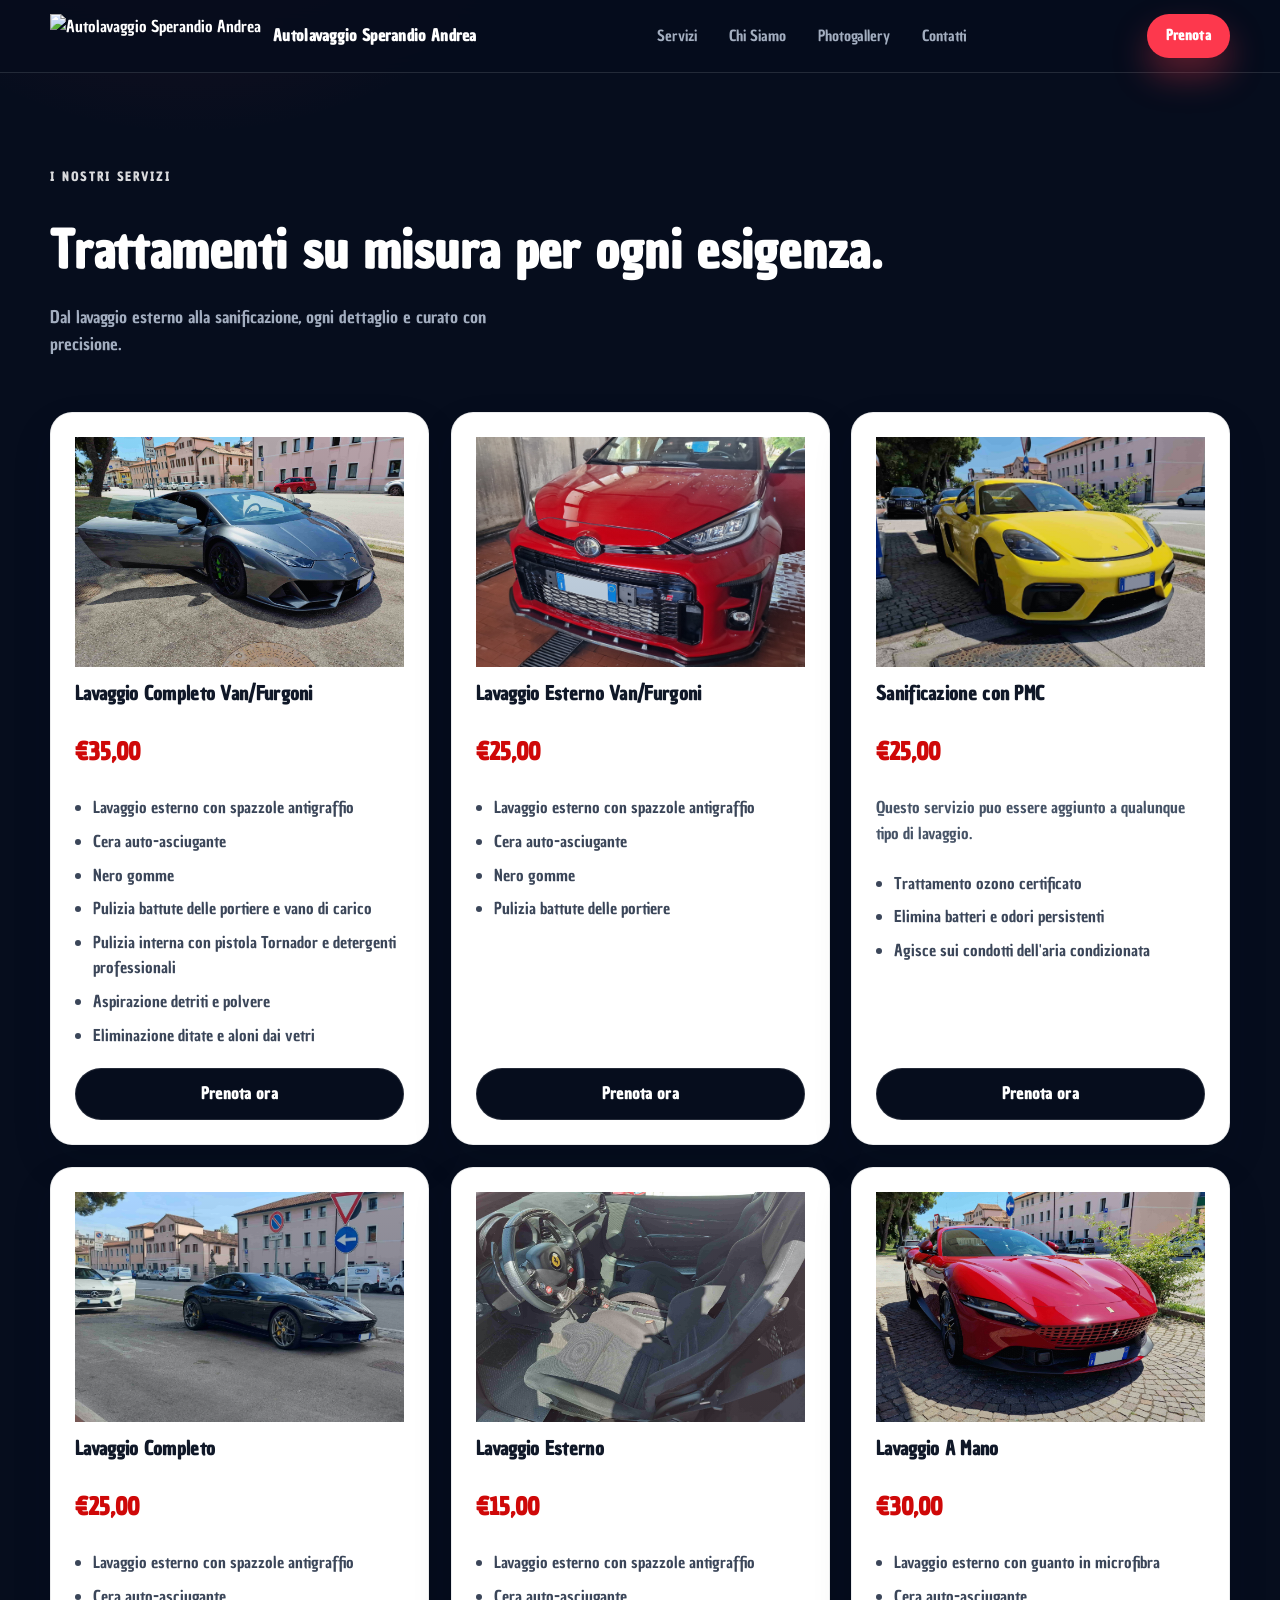
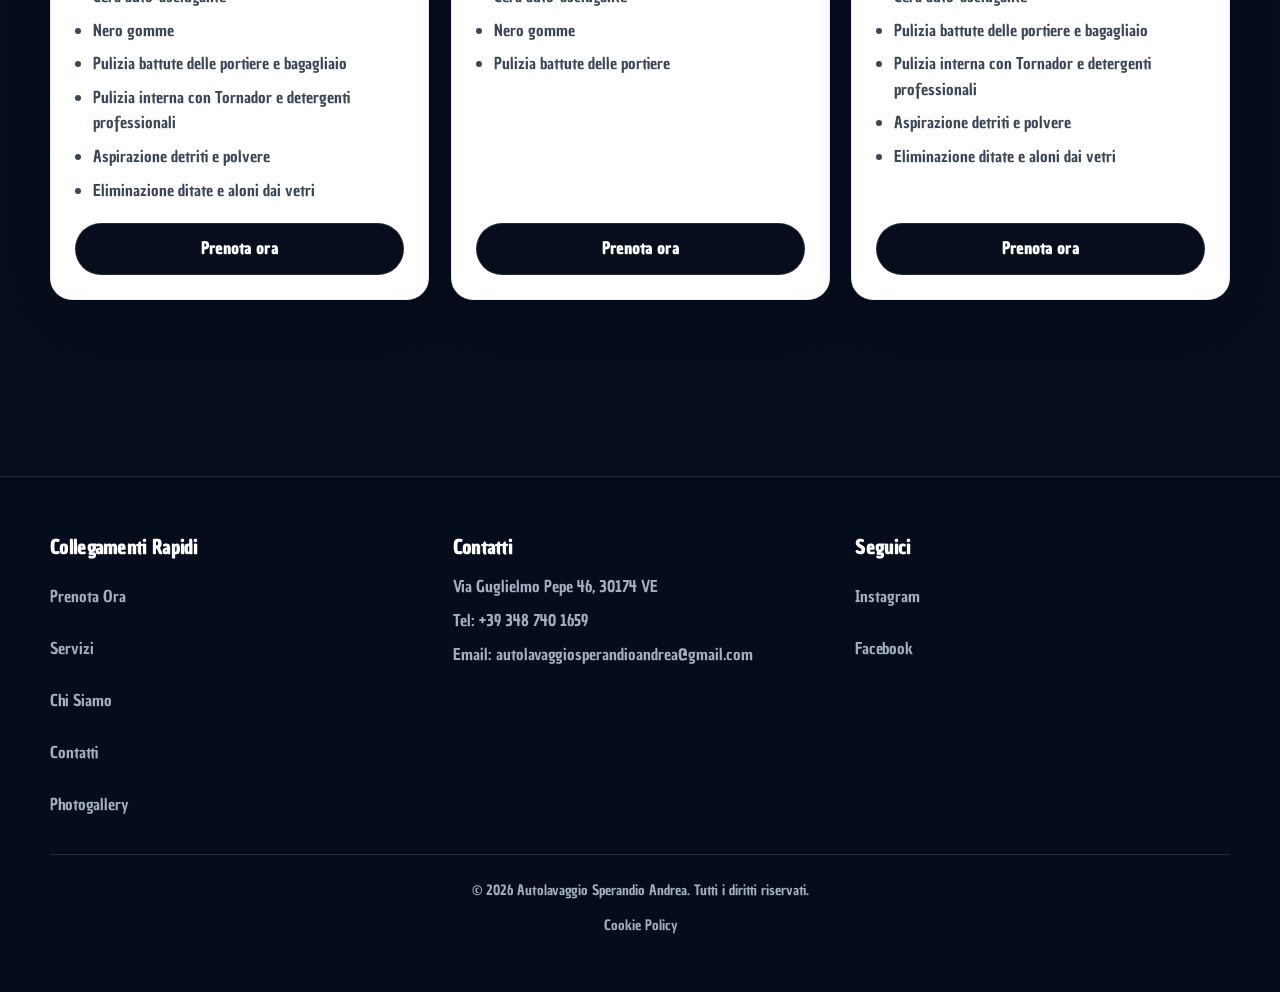
==== commit 89e7007c: "Add custom domain CNAME and Iubenda privacy/cookie policies" ====
--- a/backupservizi.html
+++ b/backupservizi.html
@@ -1,6 +1,7 @@
 <!DOCTYPE html>
 <html lang="it">
 <head>
+    <script type="text/javascript" src="https://embeds.iubenda.com/widgets/d6122233-4ded-41e5-a152-76468b90c666.js"></script>
     <meta charset="UTF-8">
     <meta name="viewport" content="width=device-width, initial-scale=1.0">
     <title>Autolavaggio Sperandio Andrea - Servizi</title>
@@ -92,6 +93,10 @@
             </div>
             <div class="footer-bottom">
                 <p>&copy; <span data-current-year></span> Autolavaggio Sperandio Andrea. Tutti i diritti riservati.</p>
+                <div class="footer-legal" style="display: flex; gap: 16px; justify-content: center; margin-top: 12px; font-size: 0.85rem; align-items: center; flex-wrap: wrap;">
+    <script type="text/javascript" src="https://embeds.iubenda.com/widgets/d6122233-4ded-41e5-a152-76468b90c666.js"></script>
+    <a href="https://www.iubenda.com/privacy-policy/23904110/cookie-policy" class="iubenda-white iubenda-noiframe iubenda-embed" title="Cookie Policy ">Cookie Policy</a><script type="text/javascript">(function (w,d) {var loader = function () {var s = d.createElement("script"), tag = d.getElementsByTagName("script")[0]; s.src="https://cdn.iubenda.com/iubenda.js"; tag.parentNode.insertBefore(s,tag);}; if(w.addEventListener){w.addEventListener("load", loader, false);}else if(w.attachEvent){w.attachEvent("onload", loader);}else{w.onload = loader;}})(window, document);</script>
+</div>
             </div>
         </div>
     </footer>
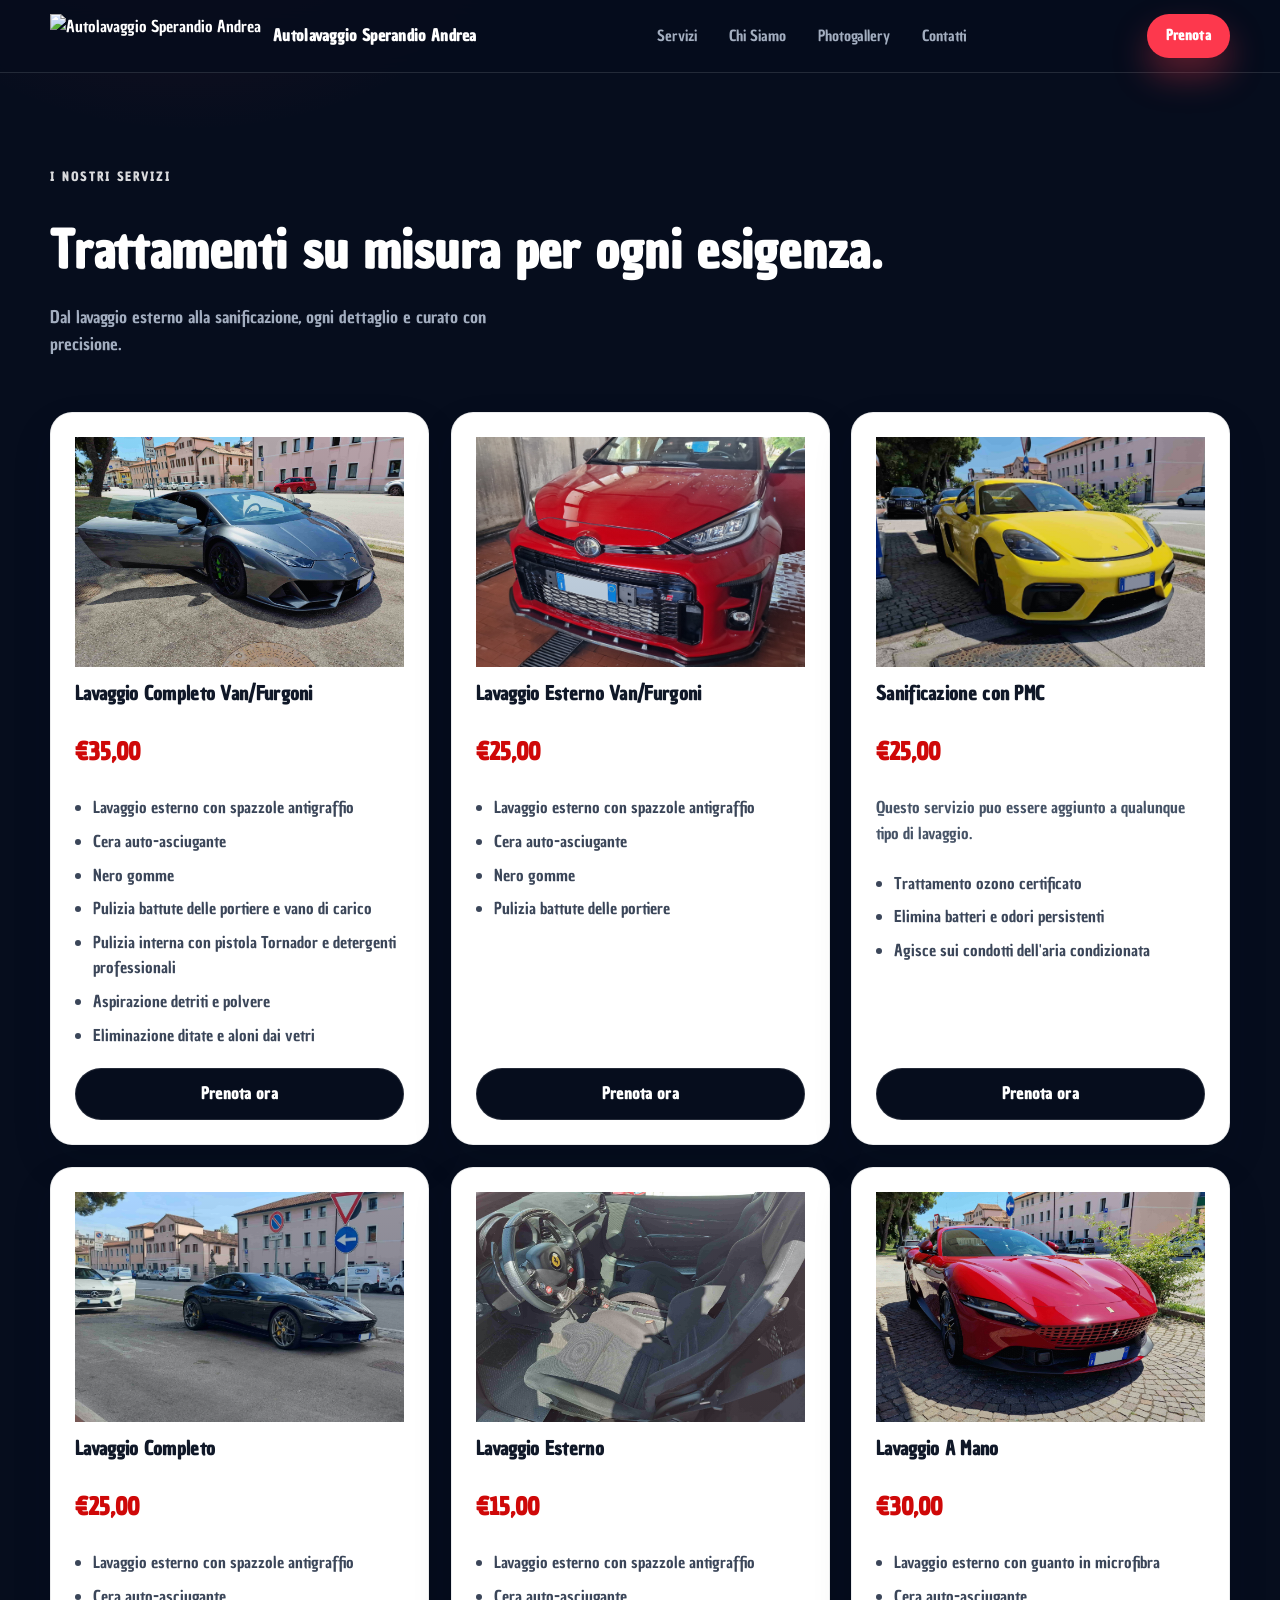
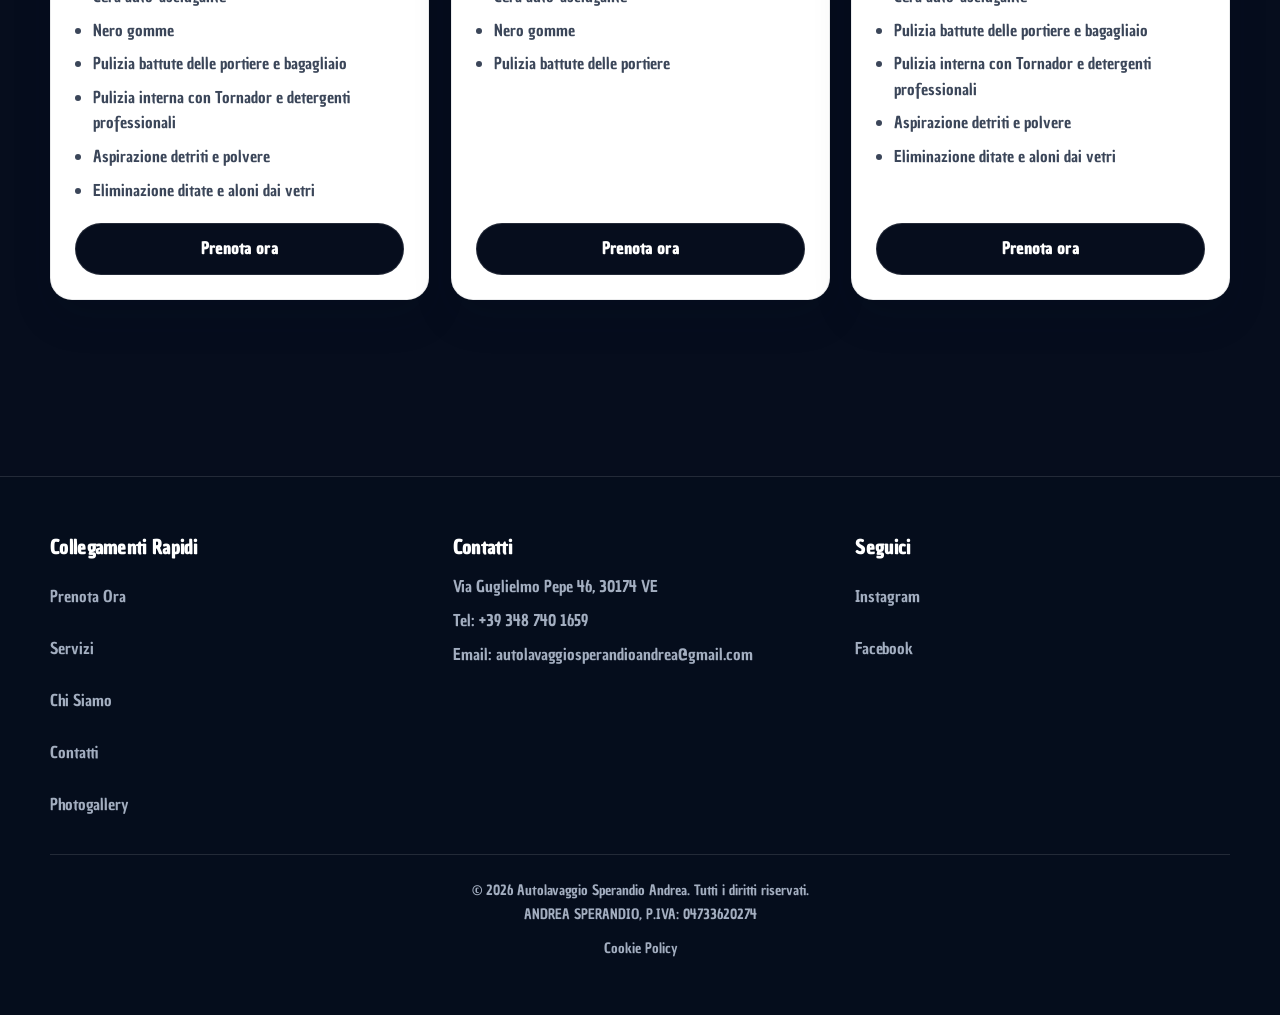
==== commit 68a11353: "Add P.IVA to footer" ====
--- a/backupservizi.html
+++ b/backupservizi.html
@@ -92,7 +92,7 @@
                 </div>
             </div>
             <div class="footer-bottom">
-                <p>&copy; <span data-current-year></span> Autolavaggio Sperandio Andrea. Tutti i diritti riservati.</p>
+                <p>&copy; <span data-current-year></span> Autolavaggio Sperandio Andrea. Tutti i diritti riservati.<br>ANDREA SPERANDIO, P.IVA: 04733620274</p>
                 <div class="footer-legal" style="display: flex; gap: 16px; justify-content: center; margin-top: 12px; font-size: 0.85rem; align-items: center; flex-wrap: wrap;">
     <script type="text/javascript" src="https://embeds.iubenda.com/widgets/d6122233-4ded-41e5-a152-76468b90c666.js"></script>
     <a href="https://www.iubenda.com/privacy-policy/23904110/cookie-policy" class="iubenda-white iubenda-noiframe iubenda-embed" title="Cookie Policy ">Cookie Policy</a><script type="text/javascript">(function (w,d) {var loader = function () {var s = d.createElement("script"), tag = d.getElementsByTagName("script")[0]; s.src="https://cdn.iubenda.com/iubenda.js"; tag.parentNode.insertBefore(s,tag);}; if(w.addEventListener){w.addEventListener("load", loader, false);}else if(w.attachEvent){w.attachEvent("onload", loader);}else{w.onload = loader;}})(window, document);</script>
--- a/static/site.css
+++ b/static/site.css
@@ -1074,12 +1074,20 @@
 .media-frame {
     border-radius: var(--radius-md);
     overflow: hidden;
-}
-
-.media-frame iframe {
-    width: 100%;
-    height: 280px;
+    min-height: 280px;
+    position: relative;
+    background: rgba(255, 255, 255, 0.02);
+    display: flex;
+    flex-direction: column;
+}
+
+.media-frame iframe,
+.media-frame > div {
+    width: 100% !important;
+    height: 100% !important;
+    min-height: 280px !important;
     border: 0;
+    flex: 1;
 }
 
 .media-zoom {
@@ -2766,11 +2774,14 @@
     .process-grid {
         display: flex;
         overflow-x: auto;
+        overflow-y: hidden;
         scroll-snap-type: x mandatory;
         gap: 20px;
-        padding-bottom: 20px;
+        padding-top: 15px;
+        padding-bottom: 30px;
         -webkit-overflow-scrolling: touch;
         scroll-padding: 20px;
+        touch-action: pan-x;
         /* Allow scroll area to touch edges of screen */
         margin-left: -20px;
         margin-right: -20px;
